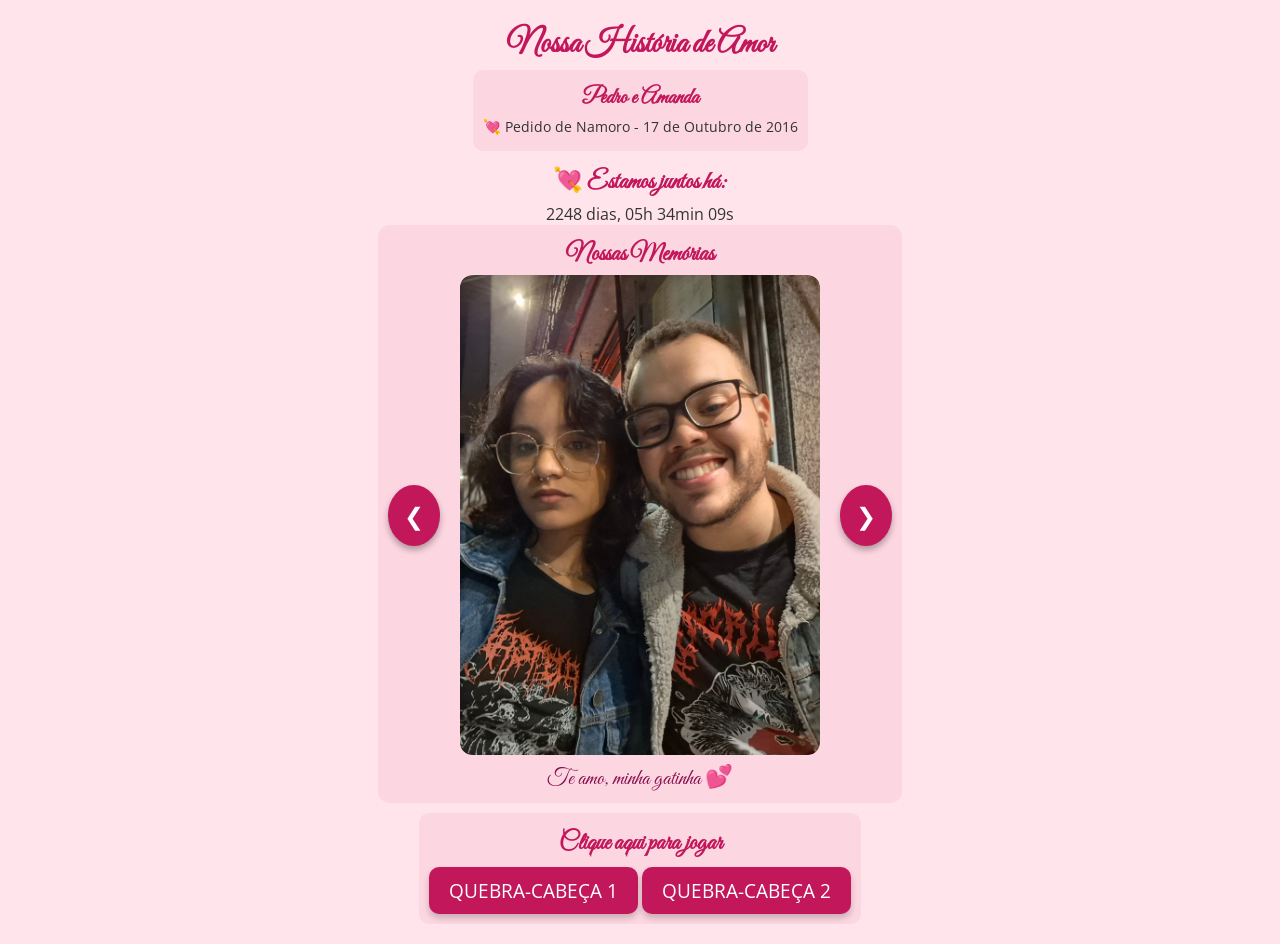
==== index.html @ 813cbeb7 "Site Pedro e Amanda" ====
<!DOCTYPE html>
<html lang="pt-BR">
<head>
  <meta charset="UTF-8" />
  <meta name="viewport" content="width=device-width, initial-scale=1.0"/>
  <title>Nossa História de Amor</title>
  <link href="https://fonts.googleapis.com/css2?family=Great+Vibes&family=Open+Sans&display=swap" rel="stylesheet">
  <link rel="stylesheet" href="styles.css" />
</head>
<body>
  <h1>Nossa História de Amor</h1> 
  <div class="section-box timeline">
    <h2>Pedro e Amanda</h2>
    <div class="timeline-item">💘 Pedido de Namoro - 17 de Outubro de 2016</div>
  </div>
   <div class="love-clock">
  <h2>💘 Estamos juntos há:</h2>
  <div id="daysTogether" class="clock-display">Carregando...</div>
</div>
  <div class="section-box gallery">
    <h2>Nossas Memórias</h2>
    <div class="slider-wrapper">
      <button class="nav prev" onclick="changeSlide(-1)">&#10094;</button>
      <div class="slider">
        <div id="slideContainer"></div>
      </div>
      <button class="nav next" onclick="changeSlide(1)">&#10095;</button>
    </div>
    <div class="caption" id="caption"></div>
  </div>

  <div class="section-box message">
    <h2>Clique aqui para jogar</h2>
    <button onclick="window.location.href='puzzle.html?img=pluzze.jpg'">QUEBRA-CABEÇA 1</button>
    <button onclick="window.location.href='puzzle.html?img=pluzze2.jpg'">QUEBRA-CABEÇA 2</button>
  </div>

  <script src="script.js"></script>
</body>
</html>
---- styles.css ----
/* Reset e layout geral */
body {
  font-family: 'Open Sans', sans-serif;
  background-color: #ffe4ec;
  margin: 0;
  padding: 20px 10px;
  text-align: center;
  color: #333;
  display: flex;
  flex-direction: column;
  align-items: center;
  max-width: 100%;
}

html {
  scroll-behavior: smooth;
}

/* Título e subtítulos */
h1, h2 {
  font-family: 'Great Vibes', cursive;
  color: #c2185b;
  margin: 5px 0;
}

/* Contador de dias */
.counter {
  font-size: 1.2em;
  margin-bottom: 10px;
}

/* Linha do tempo */
.timeline {
  background-color: #fcd6e1;
  padding: 10px;
  border-radius: 10px;
  margin-bottom: 10px;
  font-size: 0.9em;
  max-width: 90%;
}

.timeline-item {
  margin: 5px 0;
}

/* Galeria */
.gallery {
  background-color: #fcd6e1;
  padding: 10px;
  border-radius: 12px;
  margin-bottom: 10px;
  position: relative;
  max-width: 90%;
}

/* Slider e botões laterais */
.slider-wrapper {
  display: flex;
  align-items: center;
  justify-content: center;
  gap: 20px;
  margin: 0 auto;
  max-width: 100%;
}

.slider {
  width: 360px;
  height: 480px;
  border-radius: 12px;
  overflow: hidden;
  background-color: #fcd6e1;
  display: flex;
  align-items: center;
  justify-content: center;
}

.slide {
  width: 100%;
  height: 100%;
  object-fit: cover;
  border-radius: 12px;
  cursor: pointer;
}

/* Botões de navegação do slide */
button.nav {
  background-color: #c2185b;
  color: white;
  border: none;
  padding: 14px 16px;
  font-size: 24px;
  border-radius: 50%;
  cursor: pointer;
  box-shadow: 0 4px 6px rgba(0,0,0,0.3);
  transition: background-color 0.3s ease;
}

button.nav:hover {
  background-color: #e91e63;
}

/* Legenda das fotos */
.caption {
  font-family: 'Great Vibes', cursive;
  font-size: 1.4em;
  margin-top: 8px;
  color: #880e4f;
  min-height: 30px;
  transition: opacity 0.3s ease-in-out;
}

/* Botão "JOGAR" */
button {
  background-color: #c2185b;
  color: white;
  font-family: 'Open Sans', sans-serif;
  font-size: 1.2em;
  padding: 10px 20px;
  border: none;
  border-radius: 10px;
  cursor: pointer;
  box-shadow: 0 4px 6px rgba(0,0,0,0.2);
  transition: background-color 0.3s ease;
}

button:hover {
  background-color: #e91e63;
}

/* Caixa do botão jogar */
.message {
  background-color: #fcd6e1;
  padding: 10px;
  border-radius: 10px;
  font-size: 1em;
  max-width: 90%;
  line-height: 1.4;
}

/* Responsivo para telas pequenas */
@media (max-height: 600px), (max-width: 400px) {
  .slider {
    width: 280px;
    height: 360px;
  }
  .caption {
    font-size: 1.2em;
  }
  button.nav {
    padding: 12px;
    font-size: 20px;
  }
/* Seção do quebra-cabeça */
.puzzle {
  background-color: #fcd6e1;
  padding: 20px;
  border-radius: 12px;
  margin: 20px 0;
  max-width: 90%;
}

.puzzle h2 {
  font-family: 'Great Vibes', cursive;
  color: #c2185b;
  margin-bottom: 10px;
}

.puzzle-options p {
  margin-bottom: 10px;
  font-size: 1.1em;
}

.puzzle-buttons {
  display: flex;
  justify-content: center;
  flex-wrap: wrap;
  gap: 10px;
  margin-bottom: 10px;
}

.level-btn {
  background-color: #c2185b;
  color: white;
  border: none;
  padding: 8px 14px;
  border-radius: 8px;
  cursor: pointer;
  transition: 0.3s;
  font-size: 1em;
}

.level-btn:hover {
  background-color: #e91e63;
}

.custom-input {
  display: flex;
  justify-content: center;
  align-items: center;
  gap: 10px;
  flex-wrap: wrap;
  margin-bottom: 20px;
}

.custom-input input {
  padding: 5px 10px;
  border-radius: 6px;
  border: 1px solid #ccc;
  width: 60px;
  text-align: center;
}

.puzzle-container {
  display: grid;
  margin: 0 auto;
  max-width: 100%;
  border: 2px solid #c2185b;
  border-radius: 8px;
  overflow: hidden;
  aspect-ratio: 1 / 1;
  position: relative;
}

/* Modal do resultado */
.puzzle-modal {
  display: none;
  position: fixed;
  z-index: 999;
  left: 0;
  top: 0;
  width: 100%;
  height: 100%;
  background: rgba(0,0,0,0.6);
  justify-content: center;
  align-items: center;
}

.modal-content {
  background: #fff0f5;
  padding: 30px;
  border-radius: 12px;
  text-align: center;
  box-shadow: 0 0 10px rgba(0,0,0,0.2);
}

.modal-content h3 {
  font-family: 'Great Vibes', cursive;
  font-size: 2em;
  margin-bottom: 10px;
  color: #c2185b;
}

.modal-content button {
  margin-top: 10px;
}
.section-box {
  background-color: #fcd6e1;
  padding: 20px;
  border-radius: 12px;
  margin-bottom: 20px;
  width: 360px;
  max-width: 90vw;
  margin-left: auto;
  margin-right: auto;
}
.message button {
  width: 100%;
  font-size: 1.4em;
  padding: 14px 20px;
  margin-top: 10px;
  border-radius: 12px;
  box-shadow: 0 6px 10px rgba(0,0,0,0.2);
}
.love-clock {
  background-color: #fcd6e1;
  padding: 20px;
  border-radius: 12px;
  box-shadow: 0 5px 10px rgba(0,0,0,0.1);
  margin: 20px 0;
  display: inline-block;
  text-align: center;
  font-family: 'Open Sans', sans-serif;
}

.love-clock h2 {
  font-family: 'Great Vibes', cursive;
  color: #c2185b;
  font-size: 1.8em;
  margin-bottom: 10px;
}

.clock-display {
  font-size: 1.4em;
  color: #880e4f;
  font-weight: bold;
  letter-spacing: 1px;
}

}
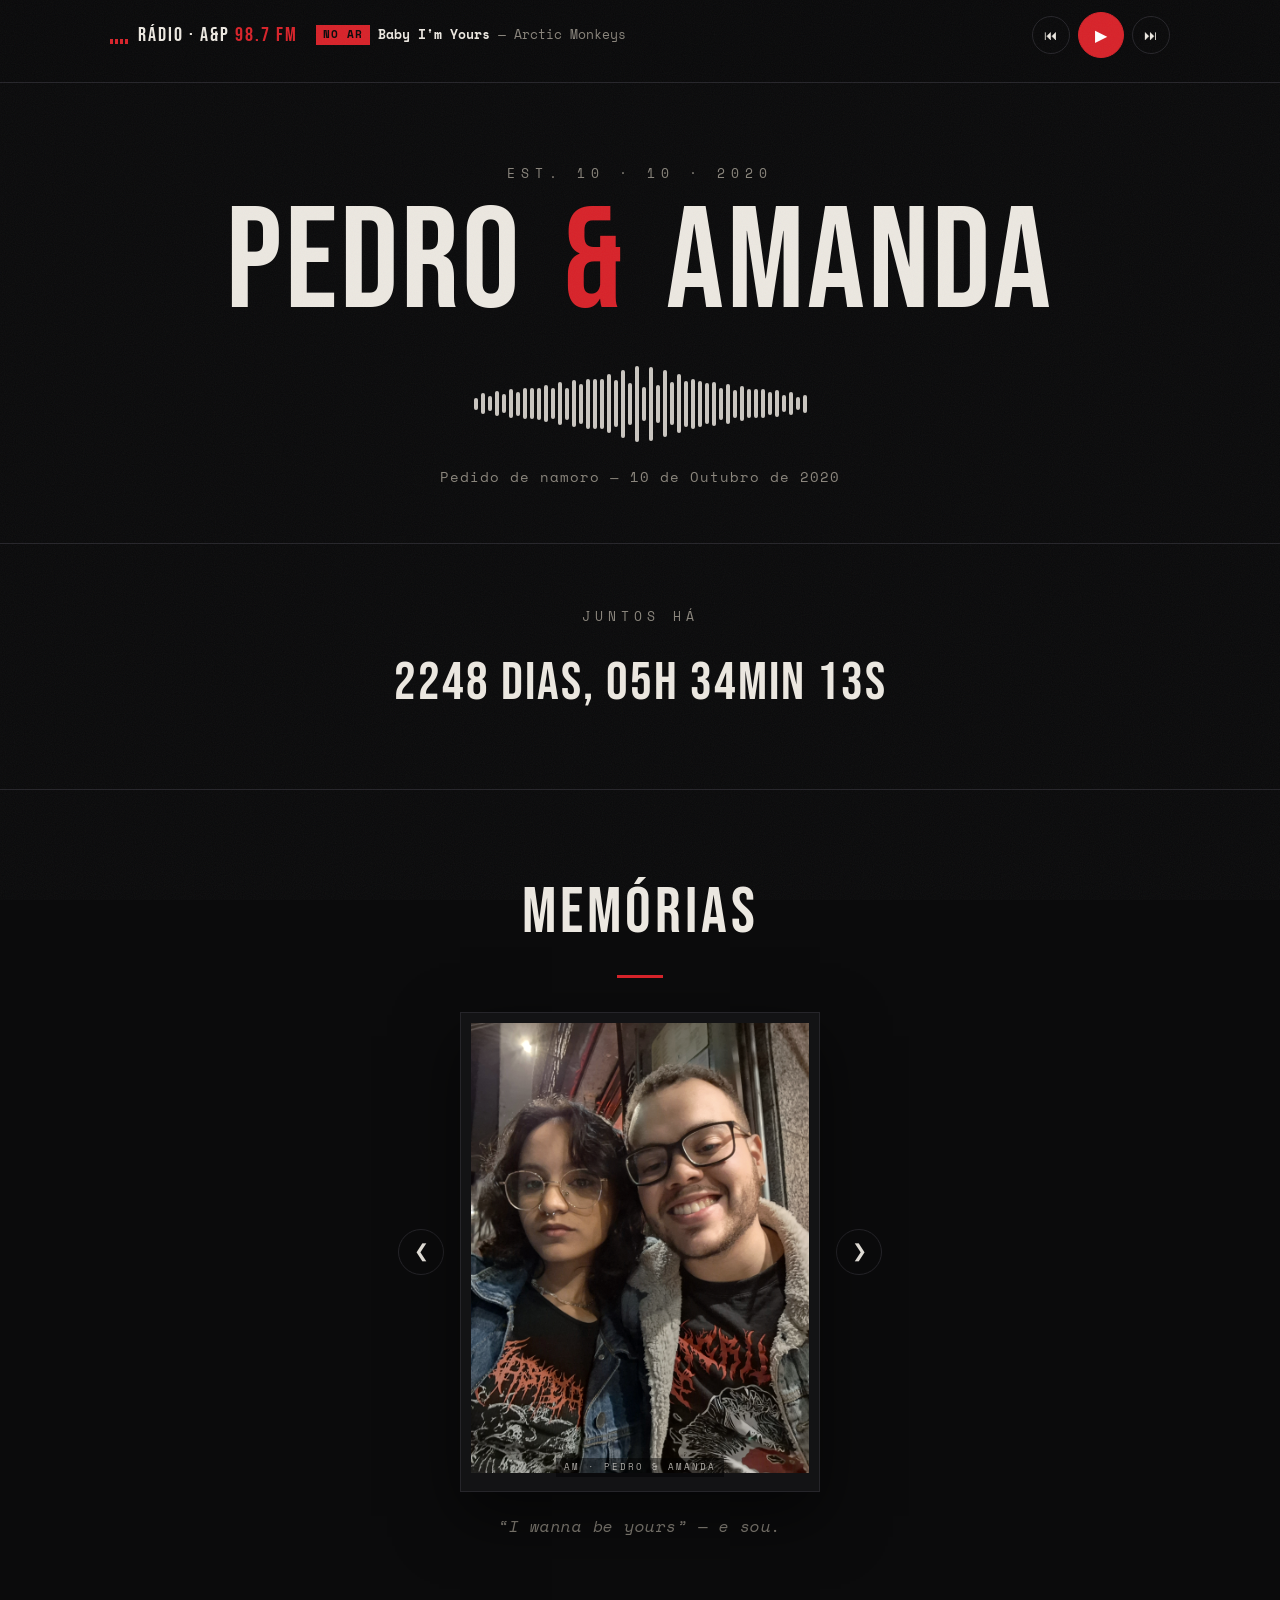
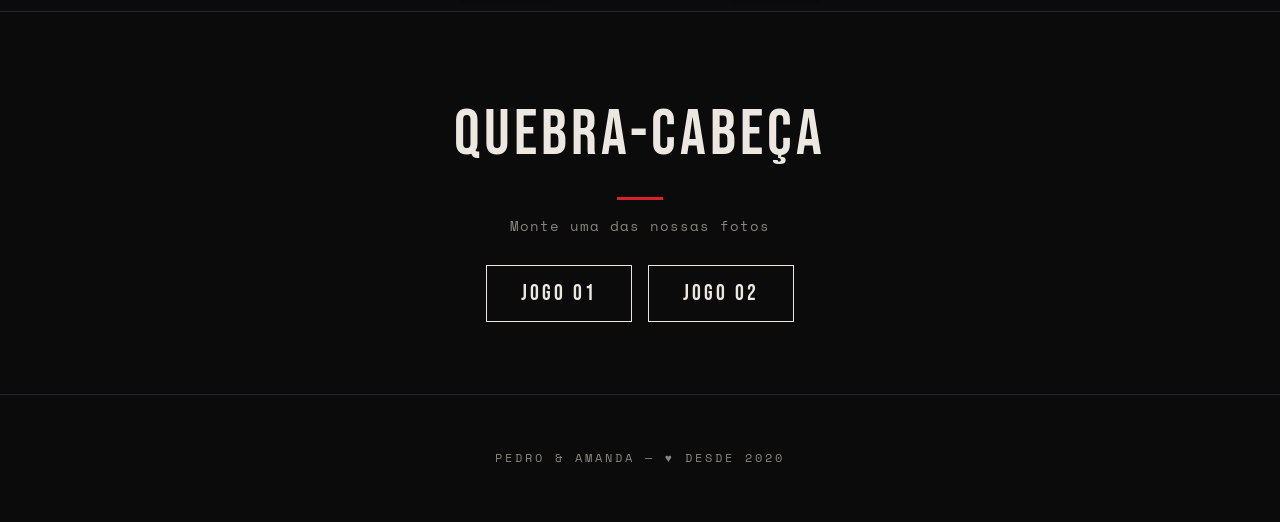
==== commit c93b091b: "Redesign indie (Arctic Monkeys) + radio Spotify" ====
--- a/index.html
+++ b/index.html
@@ -2,39 +2,86 @@
 <html lang="pt-BR">
 <head>
   <meta charset="UTF-8" />
-  <meta name="viewport" content="width=device-width, initial-scale=1.0"/>
-  <title>Nossa História de Amor</title>
-  <link href="https://fonts.googleapis.com/css2?family=Great+Vibes&family=Open+Sans&display=swap" rel="stylesheet">
+  <meta name="viewport" content="width=device-width, initial-scale=1.0" />
+  <title>Pedro &amp; Amanda</title>
+  <link rel="preconnect" href="https://fonts.googleapis.com">
+  <link rel="preconnect" href="https://fonts.gstatic.com" crossorigin>
+  <link href="https://fonts.googleapis.com/css2?family=Bebas+Neue&family=Space+Mono:ital,wght@0,400;0,700;1,400&display=swap" rel="stylesheet">
   <link rel="stylesheet" href="styles.css" />
 </head>
 <body>
-  <h1>Nossa História de Amor</h1> 
-  <div class="section-box timeline">
-    <h2>Pedro e Amanda</h2>
-    <div class="timeline-item">💘 Pedido de Namoro - 17 de Outubro de 2016</div>
-  </div>
-   <div class="love-clock">
-  <h2>💘 Estamos juntos há:</h2>
-  <div id="daysTogether" class="clock-display">Carregando...</div>
-</div>
-  <div class="section-box gallery">
-    <h2>Nossas Memórias</h2>
-    <div class="slider-wrapper">
-      <button class="nav prev" onclick="changeSlide(-1)">&#10094;</button>
-      <div class="slider">
-        <div id="slideContainer"></div>
+  <div class="grain"></div>
+
+  <!-- ░░ RÁDIO ░░ -->
+  <header class="radio" id="radio">
+    <div class="radio__bar">
+      <div class="radio__brand">
+        <span class="radio__eq" aria-hidden="true"><i></i><i></i><i></i><i></i></span>
+        <span class="radio__name">RÁDIO&nbsp;·&nbsp;A&amp;P&nbsp;<span class="fm">98.7 FM</span></span>
       </div>
-      <button class="nav next" onclick="changeSlide(1)">&#10095;</button>
+
+      <div class="radio__now">
+        <span class="radio__tag">NO AR</span>
+        <span class="radio__track" id="radioTrack">Baby I'm Yours</span>
+        <span class="radio__dot">—</span>
+        <span class="radio__artist" id="radioArtist">Arctic Monkeys</span>
+      </div>
+
+      <div class="radio__controls">
+        <button id="btnPrev" class="radio__btn" aria-label="Anterior">&#9198;</button>
+        <button id="btnPlay" class="radio__btn radio__btn--play" aria-label="Tocar ou pausar">&#9654;</button>
+        <button id="btnNext" class="radio__btn" aria-label="Próxima">&#9197;</button>
+      </div>
     </div>
-    <div class="caption" id="caption"></div>
-  </div>
+    <div class="radio__embed" id="spotify-embed"></div>
+  </header>
 
-  <div class="section-box message">
-    <h2>Clique aqui para jogar</h2>
-    <button onclick="window.location.href='puzzle.html?img=pluzze.jpg'">QUEBRA-CABEÇA 1</button>
-    <button onclick="window.location.href='puzzle.html?img=pluzze2.jpg'">QUEBRA-CABEÇA 2</button>
-  </div>
+  <main>
+    <!-- ░░ HERO ░░ -->
+    <section class="hero">
+      <p class="hero__kicker">EST. 10 · 10 · 2020</p>
+      <h1 class="hero__title">PEDRO <span>&amp;</span> AMANDA</h1>
+      <div class="wave" id="wave" aria-hidden="true"></div>
+      <p class="hero__sub">Pedido de namoro — 10 de Outubro de 2020</p>
+    </section>
 
+    <!-- ░░ CONTADOR ░░ -->
+    <section class="clock">
+      <p class="clock__label">Juntos há</p>
+      <div id="daysTogether" class="clock__display">Carregando…</div>
+    </section>
+
+    <!-- ░░ GALERIA ░░ -->
+    <section class="gallery">
+      <h2 class="section-title">Memórias</h2>
+      <div class="slider-wrapper">
+        <button class="nav prev" onclick="changeSlide(-1)" aria-label="Anterior">&#10094;</button>
+        <div class="slider">
+          <div id="slideContainer"></div>
+        </div>
+        <button class="nav next" onclick="changeSlide(1)" aria-label="Próxima">&#10095;</button>
+      </div>
+      <div class="caption" id="caption"></div>
+    </section>
+
+    <!-- ░░ JOGOS ░░ -->
+    <section class="games">
+      <h2 class="section-title">Quebra-cabeça</h2>
+      <p class="games__hint">Monte uma das nossas fotos</p>
+      <div class="games__btns">
+        <button onclick="window.location.href='puzzle.html?img=pluzze.jpg'">JOGO 01</button>
+        <button onclick="window.location.href='puzzle.html?img=pluzze2.jpg'">JOGO 02</button>
+      </div>
+    </section>
+  </main>
+
+  <footer class="footer">
+    <span class="footer__wave" aria-hidden="true"></span>
+    PEDRO &amp; AMANDA — ♥ DESDE 2020
+  </footer>
+
+  <script src="https://open.spotify.com/embed/iframe-api/v1" async></script>
+  <script src="radio.js"></script>
   <script src="script.js"></script>
 </body>
 </html>
--- a/styles.css
+++ b/styles.css
@@ -1,300 +1,353 @@
-/* Reset e layout geral */
+/* ░░░░░░░░░░░░░░░░░░░░░░░░░░░░░░░░░░░░░░░░░░░░░
+   PEDRO & AMANDA — indie / Arctic Monkeys vibe
+   ░░░░░░░░░░░░░░░░░░░░░░░░░░░░░░░░░░░░░░░░░░░░░ */
+
+:root {
+  --bg:      #0b0b0c;
+  --bg-2:    #131315;
+  --ink:     #ece8e1;
+  --muted:   #8a857c;
+  --line:    #26252a;
+  --red:     #d8232a;
+  --red-dim: #9c1b20;
+  --display: 'Bebas Neue', Impact, sans-serif;
+  --mono:    'Space Mono', ui-monospace, monospace;
+}
+
+* { margin: 0; padding: 0; box-sizing: border-box; }
+
+html { scroll-behavior: smooth; }
+
 body {
-  font-family: 'Open Sans', sans-serif;
-  background-color: #ffe4ec;
-  margin: 0;
-  padding: 20px 10px;
-  text-align: center;
-  color: #333;
-  display: flex;
-  flex-direction: column;
-  align-items: center;
+  background: var(--bg);
+  color: var(--ink);
+  font-family: var(--mono);
+  line-height: 1.6;
+  overflow-x: hidden;
+  -webkit-font-smoothing: antialiased;
+}
+
+/* textura de grão analógico */
+.grain::before {
+  content: "";
+  position: fixed;
+  inset: 0;
+  z-index: 9998;
+  pointer-events: none;
+  opacity: .045;
+  background-image: url("data:image/svg+xml;utf8,<svg xmlns='http://www.w3.org/2000/svg'><filter id='n'><feTurbulence type='fractalNoise' baseFrequency='0.9' numOctaves='2' stitchTiles='stitch'/></filter><rect width='100%25' height='100%25' filter='url(%23n)'/></svg>");
+}
+
+::selection { background: var(--red); color: #fff; }
+
+/* ░░░░░░░░░░░ RÁDIO ░░░░░░░░░░░ */
+.radio {
+  position: sticky;
+  top: 0;
+  z-index: 100;
+  background: rgba(11,11,12,.92);
+  backdrop-filter: blur(10px);
+  border-bottom: 1px solid var(--line);
+}
+
+.radio__bar {
+  max-width: 1100px;
+  margin: 0 auto;
+  display: flex;
+  align-items: center;
+  gap: 18px;
+  padding: 12px 20px;
+  flex-wrap: wrap;
+}
+
+.radio__brand {
+  display: flex;
+  align-items: center;
+  gap: 10px;
+  font-family: var(--display);
+  letter-spacing: 2px;
+  font-size: 1.25rem;
+  white-space: nowrap;
+}
+.radio__name .fm { color: var(--red); }
+
+/* equalizer pequeno */
+.radio__eq { display: inline-flex; align-items: flex-end; gap: 2px; height: 18px; }
+.radio__eq i {
+  width: 3px; height: 30%;
+  background: var(--red);
+  display: block;
+}
+.radio.is-playing .radio__eq i { animation: eq .9s ease-in-out infinite; }
+.radio__eq i:nth-child(2) { animation-delay: .2s; }
+.radio__eq i:nth-child(3) { animation-delay: .4s; }
+.radio__eq i:nth-child(4) { animation-delay: .1s; }
+@keyframes eq {
+  0%, 100% { height: 25%; }
+  50%      { height: 100%; }
+}
+
+.radio__now {
+  flex: 1 1 auto;
+  min-width: 0;
+  display: flex;
+  align-items: center;
+  gap: 8px;
+  font-size: .8rem;
+  overflow: hidden;
+  white-space: nowrap;
+}
+.radio__tag {
+  flex: none;
+  font-weight: 700;
+  color: var(--bg);
+  background: var(--red);
+  padding: 1px 7px;
+  letter-spacing: 1px;
+  font-size: .68rem;
+}
+.radio__track  { font-weight: 700; overflow: hidden; text-overflow: ellipsis; }
+.radio__dot    { color: var(--muted); }
+.radio__artist { color: var(--muted); overflow: hidden; text-overflow: ellipsis; }
+
+.radio__controls { display: flex; align-items: center; gap: 8px; flex: none; }
+.radio__btn {
+  width: 38px; height: 38px;
+  border: 1px solid var(--line);
+  background: transparent;
+  color: var(--ink);
+  border-radius: 50%;
+  font-size: .85rem;
+  cursor: pointer;
+  display: grid;
+  place-items: center;
+  transition: .15s ease;
+}
+.radio__btn:hover { border-color: var(--ink); transform: translateY(-1px); }
+.radio__btn--play {
+  width: 46px; height: 46px;
+  background: var(--red);
+  border-color: var(--red);
+  color: #fff;
+  font-size: 1rem;
+}
+.radio__btn--play:hover { background: var(--red-dim); border-color: var(--red-dim); }
+
+.radio__embed {
+  max-width: 1100px;
+  margin: 0 auto;
+  padding: 0 20px 12px;
+}
+.radio__embed iframe { border-radius: 10px; display: block; }
+
+/* ░░░░░░░░░░░ HERO ░░░░░░░░░░░ */
+.hero {
+  text-align: center;
+  padding: 9vh 20px 6vh;
+  border-bottom: 1px solid var(--line);
+}
+.hero__kicker {
+  font-size: .8rem;
+  letter-spacing: 6px;
+  color: var(--muted);
+  margin-bottom: 14px;
+}
+.hero__title {
+  font-family: var(--display);
+  font-weight: 400;
+  line-height: .92;
+  letter-spacing: 3px;
+  font-size: clamp(3.2rem, 13vw, 9rem);
+  text-transform: uppercase;
+}
+.hero__title span {
+  color: var(--red);
+  display: inline-block;
+  padding: 0 .1em;
+}
+.hero__sub {
+  margin-top: 18px;
+  color: var(--muted);
+  font-size: .85rem;
+  letter-spacing: 1px;
+}
+
+/* waveform AM */
+.wave {
+  display: flex;
+  align-items: center;
+  justify-content: center;
+  gap: 3px;
+  height: 90px;
+  margin: 28px auto 6px;
+  max-width: 640px;
+}
+.wave span {
+  width: 4px;
+  background: var(--ink);
+  opacity: .85;
+  border-radius: 2px;
+}
+body.playing .wave span { animation: bounce 1.1s ease-in-out infinite; }
+@keyframes bounce {
+  0%, 100% { transform: scaleY(.55); }
+  50%      { transform: scaleY(1); }
+}
+
+/* ░░░░░░░░░░░ CONTADOR ░░░░░░░░░░░ */
+.clock {
+  text-align: center;
+  padding: 7vh 20px;
+  border-bottom: 1px solid var(--line);
+}
+.clock__label {
+  font-size: .8rem;
+  letter-spacing: 5px;
+  text-transform: uppercase;
+  color: var(--muted);
+  margin-bottom: 12px;
+}
+.clock__display {
+  font-family: var(--display);
+  letter-spacing: 2px;
+  font-size: clamp(1.6rem, 6vw, 3.4rem);
+  color: var(--ink);
+}
+
+/* ░░░░░░░░░░░ SEÇÕES ░░░░░░░░░░░ */
+.section-title {
+  font-family: var(--display);
+  font-weight: 400;
+  letter-spacing: 4px;
+  font-size: clamp(2rem, 8vw, 4rem);
+  text-transform: uppercase;
+  text-align: center;
+  margin-bottom: 6px;
+}
+.section-title::after {
+  content: "";
+  display: block;
+  width: 46px; height: 3px;
+  background: var(--red);
+  margin: 10px auto 0;
+}
+
+/* ░░░░░░░░░░░ GALERIA ░░░░░░░░░░░ */
+.gallery {
+  padding: 8vh 20px;
+  border-bottom: 1px solid var(--line);
+}
+.slider-wrapper {
+  display: flex;
+  align-items: center;
+  justify-content: center;
+  gap: 16px;
+  margin: 34px auto 0;
   max-width: 100%;
 }
-
-html {
-  scroll-behavior: smooth;
-}
-
-/* Título e subtítulos */
-h1, h2 {
-  font-family: 'Great Vibes', cursive;
-  color: #c2185b;
-  margin: 5px 0;
-}
-
-/* Contador de dias */
-.counter {
-  font-size: 1.2em;
-  margin-bottom: 10px;
-}
-
-/* Linha do tempo */
-.timeline {
-  background-color: #fcd6e1;
-  padding: 10px;
-  border-radius: 10px;
-  margin-bottom: 10px;
-  font-size: 0.9em;
-  max-width: 90%;
-}
-
-.timeline-item {
-  margin: 5px 0;
-}
-
-/* Galeria */
-.gallery {
-  background-color: #fcd6e1;
-  padding: 10px;
-  border-radius: 12px;
-  margin-bottom: 10px;
-  position: relative;
-  max-width: 90%;
-}
-
-/* Slider e botões laterais */
-.slider-wrapper {
-  display: flex;
-  align-items: center;
-  justify-content: center;
-  gap: 20px;
-  margin: 0 auto;
-  max-width: 100%;
-}
-
 .slider {
   width: 360px;
   height: 480px;
-  border-radius: 12px;
-  overflow: hidden;
-  background-color: #fcd6e1;
-  display: flex;
-  align-items: center;
-  justify-content: center;
-}
-
+  background: var(--bg-2);
+  border: 1px solid var(--line);
+  padding: 10px;
+  position: relative;
+  box-shadow: 0 24px 60px rgba(0,0,0,.55);
+}
+.slider::after {
+  content: "AM · PEDRO & AMANDA";
+  position: absolute;
+  bottom: 14px; left: 50%;
+  transform: translateX(-50%);
+  font-size: .58rem;
+  letter-spacing: 2px;
+  color: rgba(236,232,225,.7);
+  background: rgba(0,0,0,.45);
+  padding: 2px 8px;
+  pointer-events: none;
+}
 .slide {
   width: 100%;
   height: 100%;
   object-fit: cover;
-  border-radius: 12px;
+  filter: grayscale(.25) contrast(1.05);
+  transition: filter .4s ease;
+}
+.slider:hover .slide { filter: grayscale(0) contrast(1.05); }
+
+button.nav {
+  width: 46px; height: 46px;
+  border: 1px solid var(--line);
+  background: transparent;
+  color: var(--ink);
+  font-size: 1.1rem;
   cursor: pointer;
-}
-
-/* Botões de navegação do slide */
-button.nav {
-  background-color: #c2185b;
-  color: white;
-  border: none;
-  padding: 14px 16px;
-  font-size: 24px;
   border-radius: 50%;
-  cursor: pointer;
-  box-shadow: 0 4px 6px rgba(0,0,0,0.3);
-  transition: background-color 0.3s ease;
-}
-
-button.nav:hover {
-  background-color: #e91e63;
-}
-
-/* Legenda das fotos */
+  flex: none;
+  transition: .15s ease;
+}
+button.nav:hover { border-color: var(--red); color: var(--red); }
+
 .caption {
-  font-family: 'Great Vibes', cursive;
-  font-size: 1.4em;
-  margin-top: 8px;
-  color: #880e4f;
-  min-height: 30px;
-  transition: opacity 0.3s ease-in-out;
-}
-
-/* Botão "JOGAR" */
-button {
-  background-color: #c2185b;
-  color: white;
-  font-family: 'Open Sans', sans-serif;
-  font-size: 1.2em;
-  padding: 10px 20px;
-  border: none;
-  border-radius: 10px;
-  cursor: pointer;
-  box-shadow: 0 4px 6px rgba(0,0,0,0.2);
-  transition: background-color 0.3s ease;
-}
-
-button:hover {
-  background-color: #e91e63;
-}
-
-/* Caixa do botão jogar */
-.message {
-  background-color: #fcd6e1;
-  padding: 10px;
-  border-radius: 10px;
-  font-size: 1em;
-  max-width: 90%;
-  line-height: 1.4;
-}
-
-/* Responsivo para telas pequenas */
-@media (max-height: 600px), (max-width: 400px) {
-  .slider {
-    width: 280px;
-    height: 360px;
-  }
-  .caption {
-    font-size: 1.2em;
-  }
-  button.nav {
-    padding: 12px;
-    font-size: 20px;
-  }
-/* Seção do quebra-cabeça */
-.puzzle {
-  background-color: #fcd6e1;
-  padding: 20px;
-  border-radius: 12px;
-  margin: 20px 0;
-  max-width: 90%;
-}
-
-.puzzle h2 {
-  font-family: 'Great Vibes', cursive;
-  color: #c2185b;
-  margin-bottom: 10px;
-}
-
-.puzzle-options p {
-  margin-bottom: 10px;
-  font-size: 1.1em;
-}
-
-.puzzle-buttons {
-  display: flex;
+  text-align: center;
+  margin-top: 22px;
+  font-size: 1rem;
+  font-style: italic;
+  color: var(--muted);
+  letter-spacing: .5px;
+  min-height: 1.6em;
+}
+
+/* ░░░░░░░░░░░ JOGOS ░░░░░░░░░░░ */
+.games {
+  padding: 8vh 20px;
+  text-align: center;
+  border-bottom: 1px solid var(--line);
+}
+.games__hint {
+  color: var(--muted);
+  font-size: .85rem;
+  letter-spacing: 1px;
+  margin: 16px 0 28px;
+}
+.games__btns {
+  display: flex;
+  gap: 16px;
   justify-content: center;
   flex-wrap: wrap;
-  gap: 10px;
-  margin-bottom: 10px;
-}
-
-.level-btn {
-  background-color: #c2185b;
-  color: white;
-  border: none;
-  padding: 8px 14px;
-  border-radius: 8px;
+}
+.games button {
+  font-family: var(--display);
+  letter-spacing: 3px;
+  font-size: 1.4rem;
+  padding: 14px 34px;
+  background: transparent;
+  color: var(--ink);
+  border: 1px solid var(--ink);
   cursor: pointer;
-  transition: 0.3s;
-  font-size: 1em;
-}
-
-.level-btn:hover {
-  background-color: #e91e63;
-}
-
-.custom-input {
-  display: flex;
-  justify-content: center;
-  align-items: center;
-  gap: 10px;
-  flex-wrap: wrap;
-  margin-bottom: 20px;
-}
-
-.custom-input input {
-  padding: 5px 10px;
-  border-radius: 6px;
-  border: 1px solid #ccc;
-  width: 60px;
-  text-align: center;
-}
-
-.puzzle-container {
-  display: grid;
-  margin: 0 auto;
-  max-width: 100%;
-  border: 2px solid #c2185b;
-  border-radius: 8px;
-  overflow: hidden;
-  aspect-ratio: 1 / 1;
-  position: relative;
-}
-
-/* Modal do resultado */
-.puzzle-modal {
-  display: none;
-  position: fixed;
-  z-index: 999;
-  left: 0;
-  top: 0;
-  width: 100%;
-  height: 100%;
-  background: rgba(0,0,0,0.6);
-  justify-content: center;
-  align-items: center;
-}
-
-.modal-content {
-  background: #fff0f5;
-  padding: 30px;
-  border-radius: 12px;
-  text-align: center;
-  box-shadow: 0 0 10px rgba(0,0,0,0.2);
-}
-
-.modal-content h3 {
-  font-family: 'Great Vibes', cursive;
-  font-size: 2em;
-  margin-bottom: 10px;
-  color: #c2185b;
-}
-
-.modal-content button {
-  margin-top: 10px;
-}
-.section-box {
-  background-color: #fcd6e1;
-  padding: 20px;
-  border-radius: 12px;
-  margin-bottom: 20px;
-  width: 360px;
-  max-width: 90vw;
-  margin-left: auto;
-  margin-right: auto;
-}
-.message button {
-  width: 100%;
-  font-size: 1.4em;
-  padding: 14px 20px;
-  margin-top: 10px;
-  border-radius: 12px;
-  box-shadow: 0 6px 10px rgba(0,0,0,0.2);
-}
-.love-clock {
-  background-color: #fcd6e1;
-  padding: 20px;
-  border-radius: 12px;
-  box-shadow: 0 5px 10px rgba(0,0,0,0.1);
-  margin: 20px 0;
-  display: inline-block;
-  text-align: center;
-  font-family: 'Open Sans', sans-serif;
-}
-
-.love-clock h2 {
-  font-family: 'Great Vibes', cursive;
-  color: #c2185b;
-  font-size: 1.8em;
-  margin-bottom: 10px;
-}
-
-.clock-display {
-  font-size: 1.4em;
-  color: #880e4f;
-  font-weight: bold;
-  letter-spacing: 1px;
-}
-
-}
-
+  transition: .18s ease;
+}
+.games button:hover {
+  background: var(--red);
+  border-color: var(--red);
+  color: #fff;
+  transform: translateY(-2px);
+}
+
+/* ░░░░░░░░░░░ RODAPÉ ░░░░░░░░░░░ */
+.footer {
+  text-align: center;
+  padding: 6vh 20px;
+  font-size: .72rem;
+  letter-spacing: 3px;
+  color: var(--muted);
+}
+
+/* ░░░░░░░░░░░ RESPONSIVO ░░░░░░░░░░░ */
+@media (max-width: 680px) {
+  .radio__now { order: 3; flex-basis: 100%; }
+  .radio__bar { gap: 12px; }
+  .slider { width: 280px; height: 380px; }
+  .wave { height: 64px; }
+  .hero__title { letter-spacing: 1px; }
+}
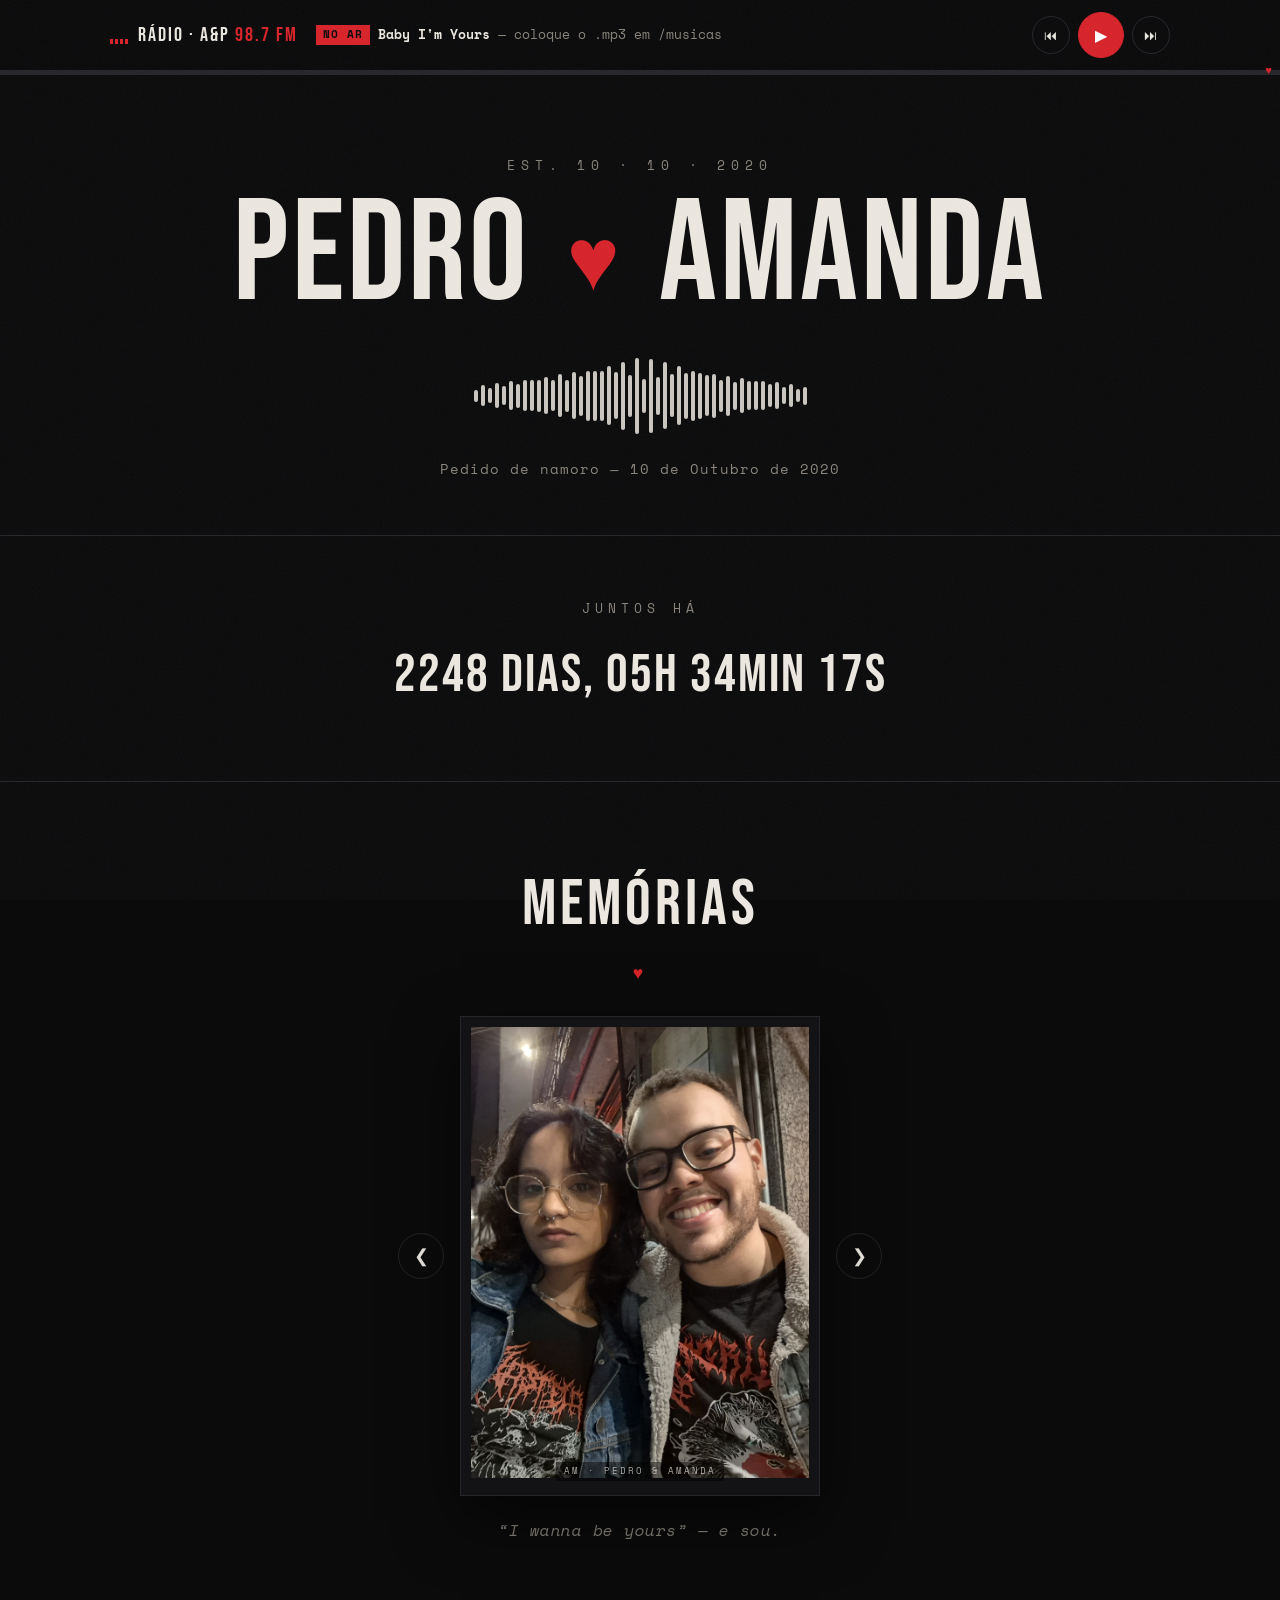
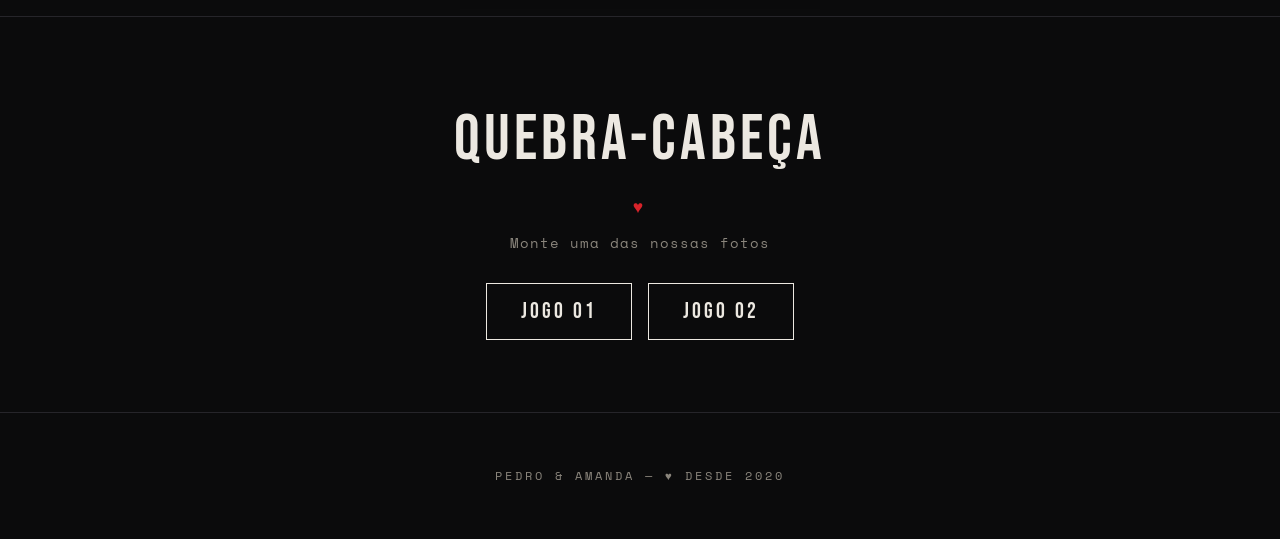
==== commit 05185f26: "Rádio com áudio local (musica completa) + coracoes" ====
--- a/index.html
+++ b/index.html
@@ -11,6 +11,7 @@
 </head>
 <body>
   <div class="grain"></div>
+  <div class="hearts" id="hearts" aria-hidden="true"></div>
 
   <!-- ░░ RÁDIO ░░ -->
   <header class="radio" id="radio">
@@ -33,14 +34,16 @@
         <button id="btnNext" class="radio__btn" aria-label="Próxima">&#9197;</button>
       </div>
     </div>
-    <div class="radio__embed" id="spotify-embed"></div>
+    <div class="radio__progress" id="progress" title="Avançar/retroceder">
+      <div class="radio__progress-fill" id="progressFill"></div>
+    </div>
   </header>
 
   <main>
     <!-- ░░ HERO ░░ -->
     <section class="hero">
       <p class="hero__kicker">EST. 10 · 10 · 2020</p>
-      <h1 class="hero__title">PEDRO <span>&amp;</span> AMANDA</h1>
+      <h1 class="hero__title">PEDRO <span>♥</span> AMANDA</h1>
       <div class="wave" id="wave" aria-hidden="true"></div>
       <p class="hero__sub">Pedido de namoro — 10 de Outubro de 2020</p>
     </section>
@@ -80,7 +83,6 @@
     PEDRO &amp; AMANDA — ♥ DESDE 2020
   </footer>
 
-  <script src="https://open.spotify.com/embed/iframe-api/v1" async></script>
   <script src="radio.js"></script>
   <script src="script.js"></script>
 </body>
--- a/styles.css
+++ b/styles.css
@@ -40,6 +40,28 @@
 
 ::selection { background: var(--red); color: #fff; }
 
+/* chuva de corações (sutil) */
+.hearts {
+  position: fixed;
+  inset: 0;
+  z-index: 1;
+  pointer-events: none;
+  overflow: hidden;
+}
+.heart {
+  position: absolute;
+  bottom: -40px;
+  color: var(--red);
+  animation: floatUp linear infinite;
+  will-change: transform, opacity;
+}
+@keyframes floatUp {
+  0%   { transform: translateY(0) rotate(0deg) scale(1); }
+  100% { transform: translateY(-115vh) rotate(40deg) scale(1.15); }
+}
+/* conteúdo acima dos corações */
+.radio, main, .footer { position: relative; z-index: 2; }
+
 /* ░░░░░░░░░░░ RÁDIO ░░░░░░░░░░░ */
 .radio {
   position: sticky;
@@ -133,12 +155,26 @@
 }
 .radio__btn--play:hover { background: var(--red-dim); border-color: var(--red-dim); }
 
-.radio__embed {
-  max-width: 1100px;
-  margin: 0 auto;
-  padding: 0 20px 12px;
-}
-.radio__embed iframe { border-radius: 10px; display: block; }
+.radio__progress {
+  height: 4px;
+  background: var(--line);
+  cursor: pointer;
+  position: relative;
+}
+.radio__progress-fill {
+  height: 100%;
+  width: 0;
+  background: var(--red);
+  transition: width .15s linear;
+}
+.radio__progress::after {
+  content: "♥";
+  position: absolute;
+  right: 8px;
+  top: -9px;
+  font-size: .7rem;
+  color: var(--red);
+}
 
 /* ░░░░░░░░░░░ HERO ░░░░░░░░░░░ */
 .hero {
@@ -163,7 +199,15 @@
 .hero__title span {
   color: var(--red);
   display: inline-block;
-  padding: 0 .1em;
+  padding: 0 .12em;
+  font-size: .62em;
+  vertical-align: 12%;
+  animation: heartbeat 1.6s ease-in-out infinite;
+}
+@keyframes heartbeat {
+  0%, 100% { transform: scale(1); }
+  15%      { transform: scale(1.18); }
+  30%      { transform: scale(1); }
 }
 .hero__sub {
   margin-top: 18px;
@@ -225,11 +269,12 @@
   margin-bottom: 6px;
 }
 .section-title::after {
-  content: "";
+  content: "♥";
   display: block;
-  width: 46px; height: 3px;
-  background: var(--red);
-  margin: 10px auto 0;
+  color: var(--red);
+  font-size: 1.1rem;
+  margin: 8px auto 0;
+  line-height: 1;
 }
 
 /* ░░░░░░░░░░░ GALERIA ░░░░░░░░░░░ */
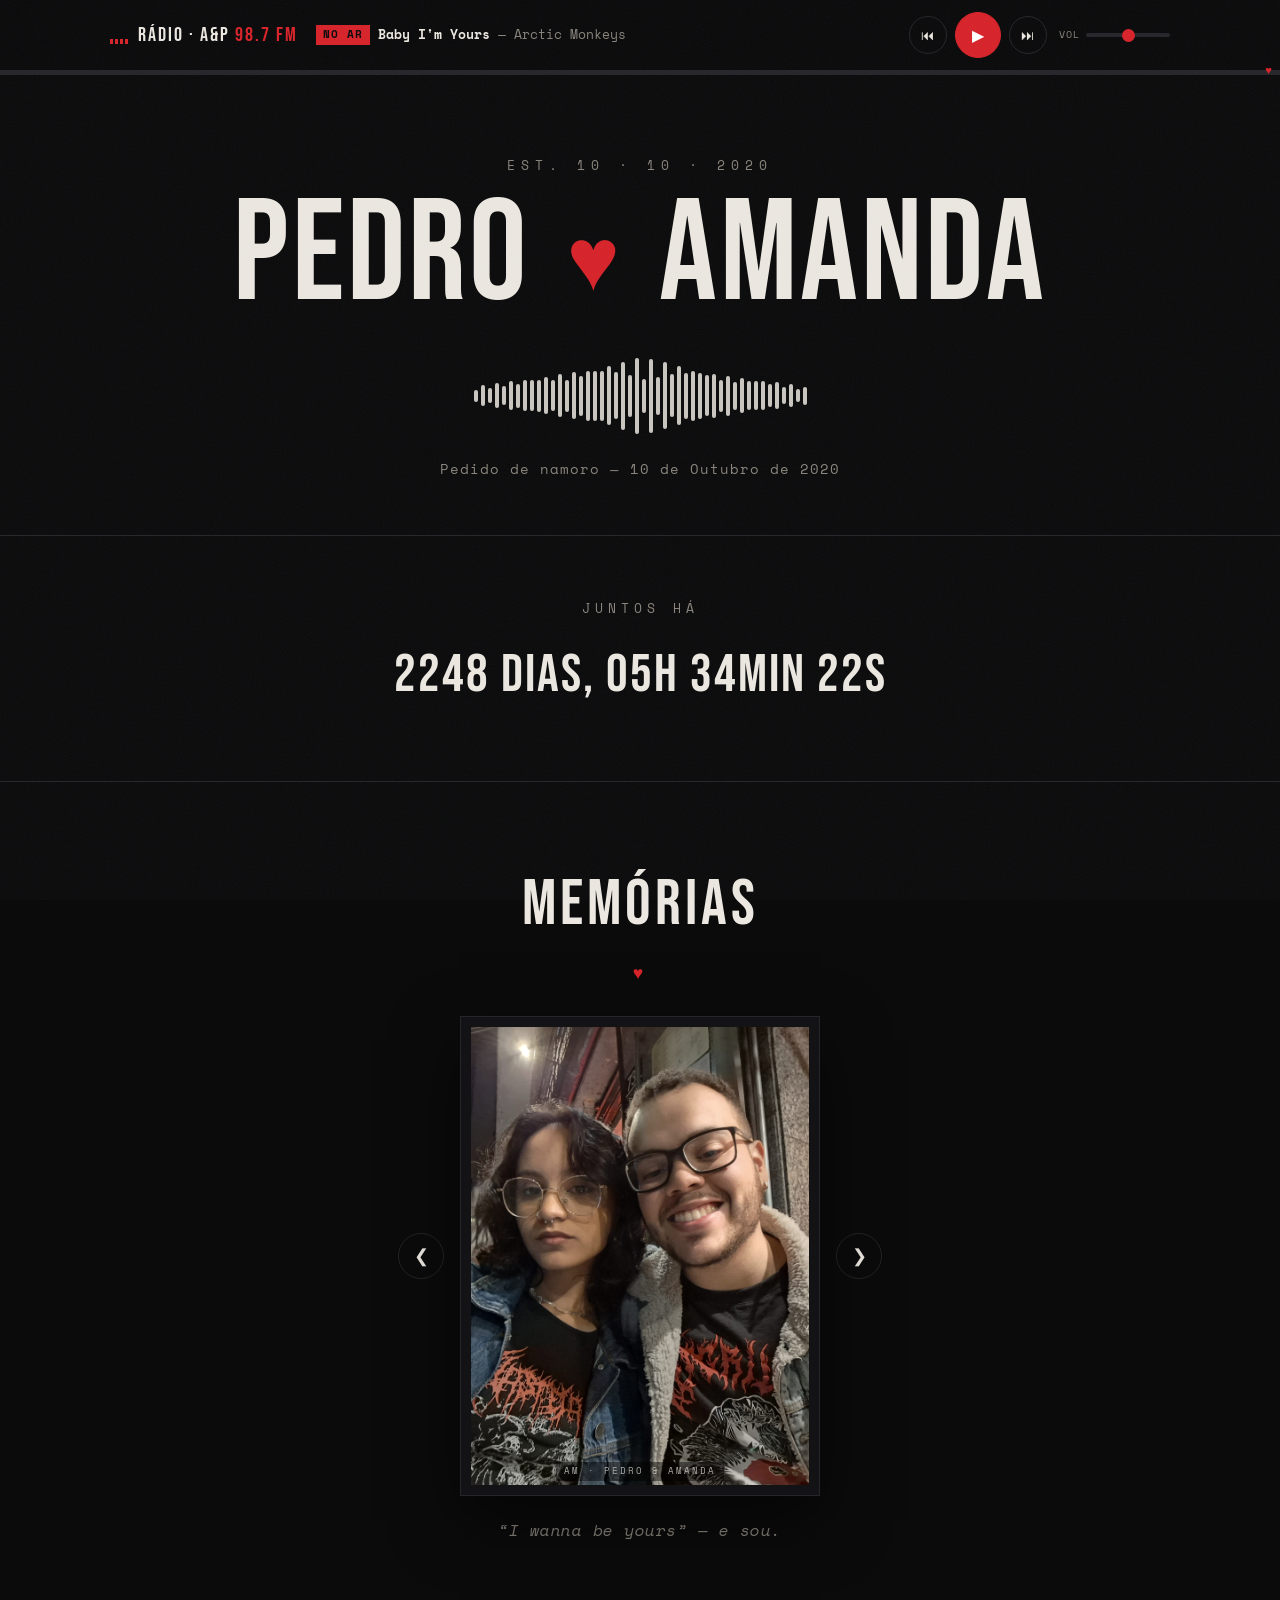
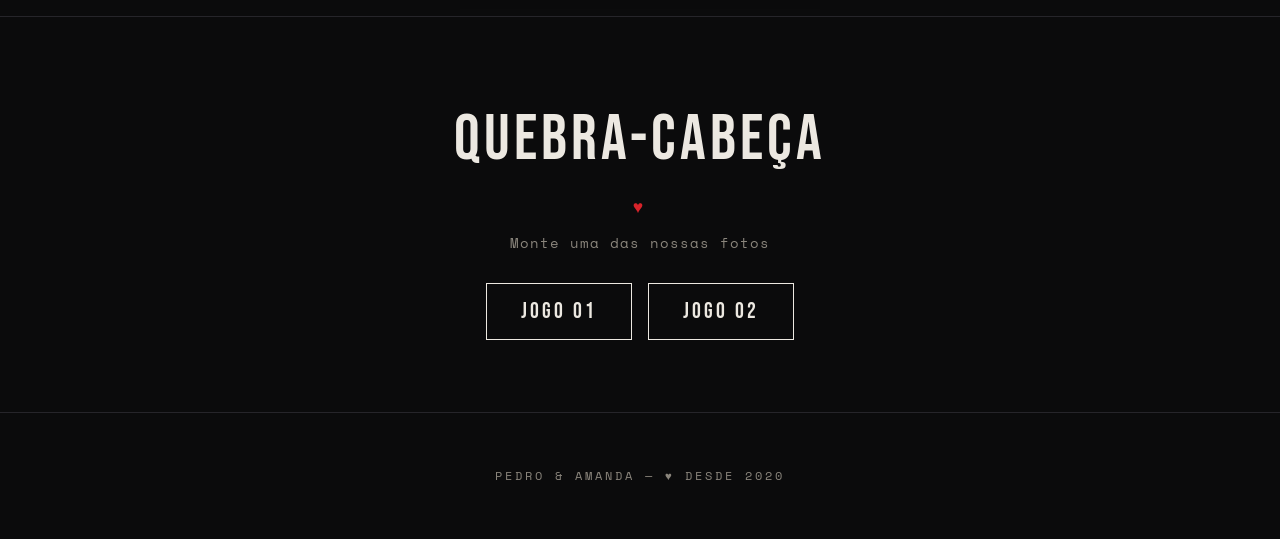
==== commit bc8302fb: "Volume no meio + controle de volume + corrige recorte das fotos" ====
--- a/index.html
+++ b/index.html
@@ -32,6 +32,10 @@
         <button id="btnPrev" class="radio__btn" aria-label="Anterior">&#9198;</button>
         <button id="btnPlay" class="radio__btn radio__btn--play" aria-label="Tocar ou pausar">&#9654;</button>
         <button id="btnNext" class="radio__btn" aria-label="Próxima">&#9197;</button>
+        <span class="radio__vol-wrap">
+          <span class="radio__vol-ico" aria-hidden="true">VOL</span>
+          <input type="range" id="vol" class="radio__vol" min="0" max="1" step="0.01" value="0.5" aria-label="Volume" />
+        </span>
       </div>
     </div>
     <div class="radio__progress" id="progress" title="Avançar/retroceder">
--- a/styles.css
+++ b/styles.css
@@ -155,6 +155,38 @@
 }
 .radio__btn--play:hover { background: var(--red-dim); border-color: var(--red-dim); }
 
+.radio__vol-wrap { display: flex; align-items: center; gap: 6px; margin-left: 4px; }
+.radio__vol-ico {
+  font-size: .62rem;
+  letter-spacing: 1px;
+  color: var(--muted);
+}
+.radio__vol {
+  -webkit-appearance: none;
+  appearance: none;
+  width: 84px;
+  height: 4px;
+  border-radius: 4px;
+  background: var(--line);
+  accent-color: var(--red);
+  cursor: pointer;
+}
+.radio__vol::-webkit-slider-thumb {
+  -webkit-appearance: none;
+  appearance: none;
+  width: 13px; height: 13px;
+  border-radius: 50%;
+  background: var(--red);
+  cursor: pointer;
+}
+.radio__vol::-moz-range-thumb {
+  width: 13px; height: 13px;
+  border: none;
+  border-radius: 50%;
+  background: var(--red);
+  cursor: pointer;
+}
+
 .radio__progress {
   height: 4px;
   background: var(--line);
@@ -297,7 +329,13 @@
   border: 1px solid var(--line);
   padding: 10px;
   position: relative;
+  overflow: hidden;
   box-shadow: 0 24px 60px rgba(0,0,0,.55);
+}
+#slideContainer {
+  position: relative;
+  width: 100%;
+  height: 100%;
 }
 .slider::after {
   content: "AM · PEDRO & AMANDA";
@@ -312,9 +350,12 @@
   pointer-events: none;
 }
 .slide {
+  position: absolute;
+  inset: 0;
   width: 100%;
   height: 100%;
   object-fit: cover;
+  object-position: center;
   filter: grayscale(.25) contrast(1.05);
   transition: filter .4s ease;
 }
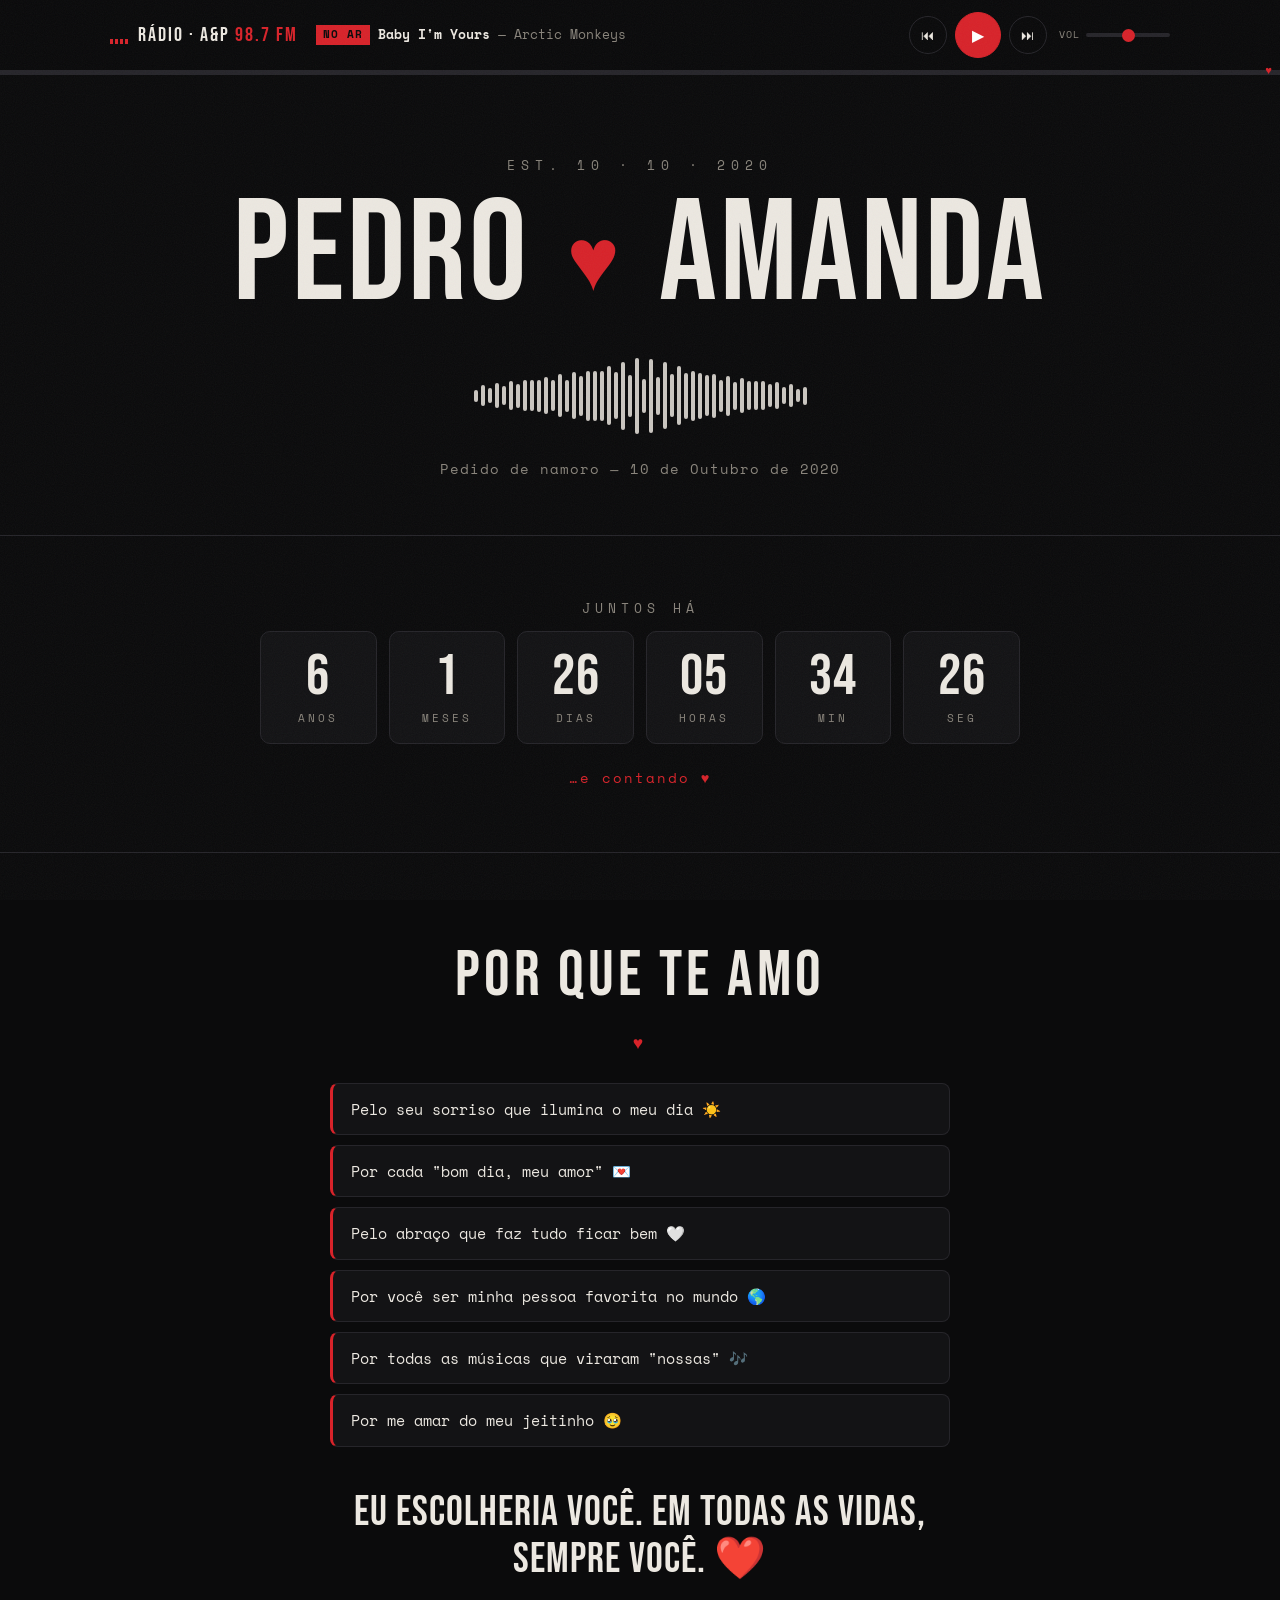
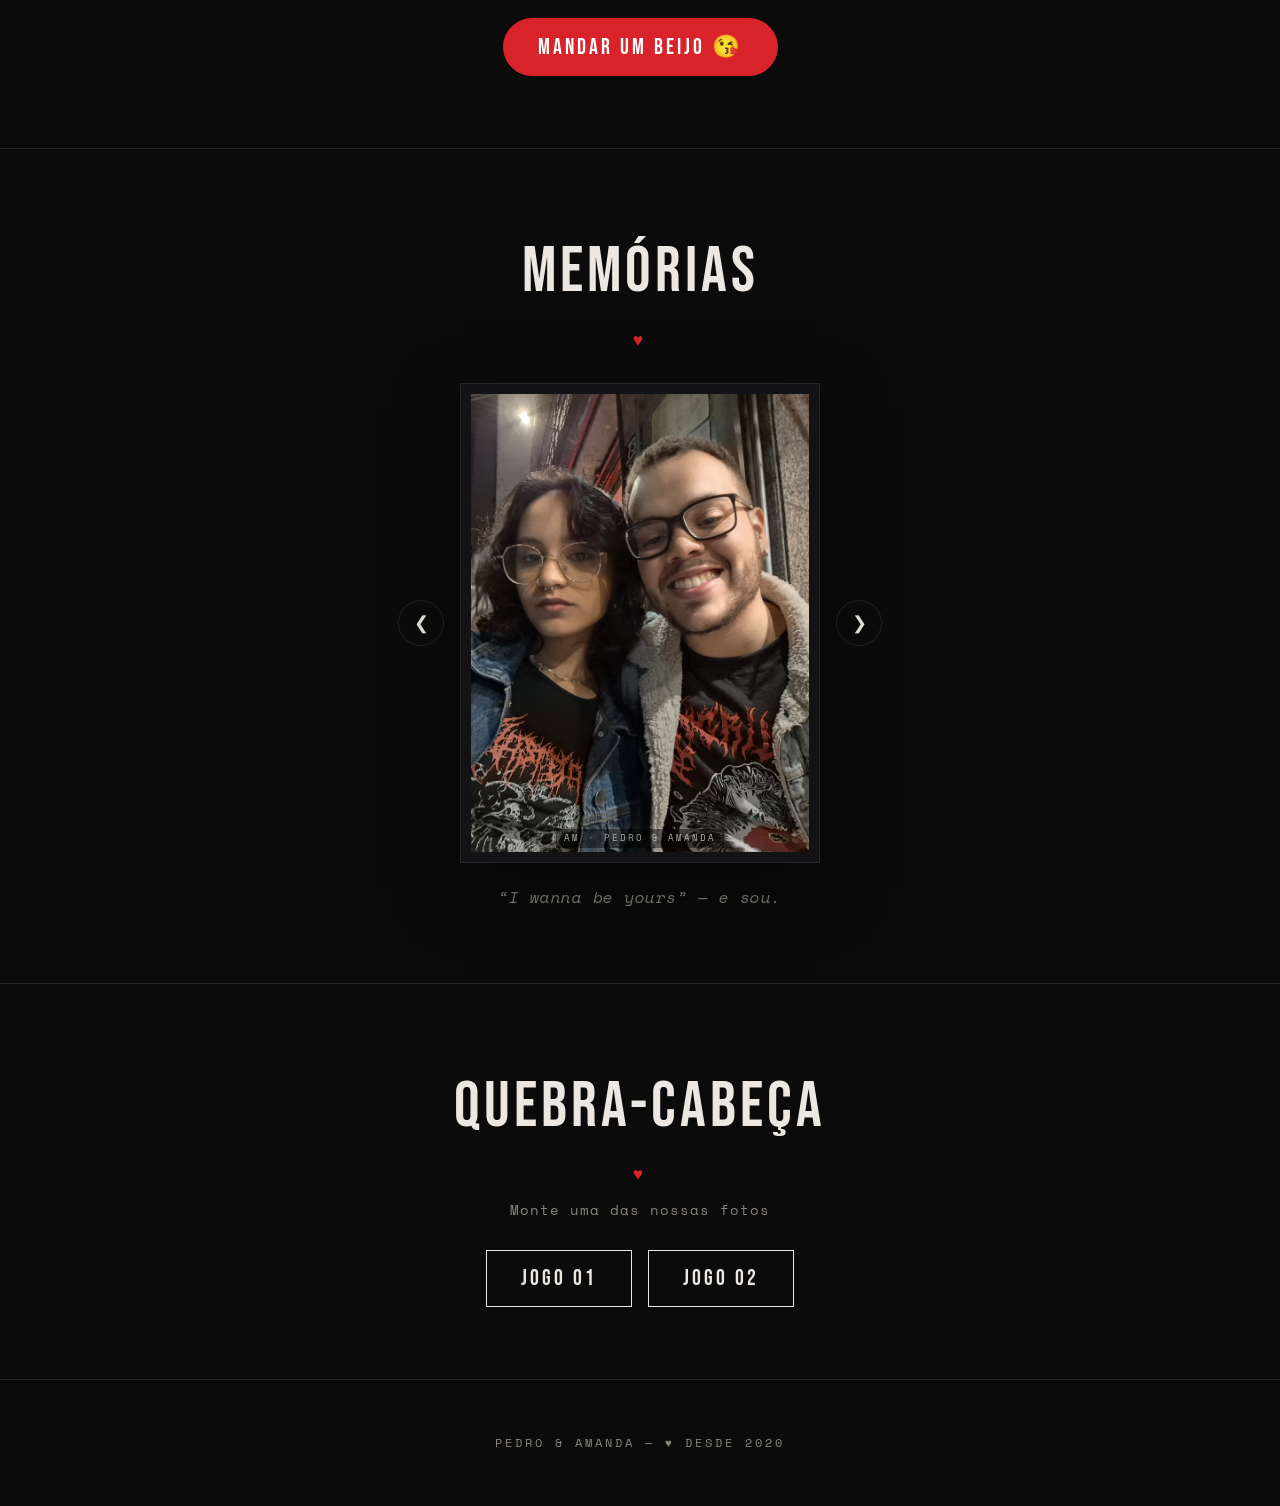
==== commit b877d220: "Contador anos/meses/dias/horas/min/seg + secao cliche (motivos + beijo)" ====
--- a/index.html
+++ b/index.html
@@ -55,7 +55,32 @@
     <!-- ░░ CONTADOR ░░ -->
     <section class="clock">
       <p class="clock__label">Juntos há</p>
-      <div id="daysTogether" class="clock__display">Carregando…</div>
+      <div class="counter" id="counter">
+        <div class="unit"><span class="unit__num" id="cntAnos">0</span><span class="unit__lbl">anos</span></div>
+        <div class="unit"><span class="unit__num" id="cntMeses">0</span><span class="unit__lbl">meses</span></div>
+        <div class="unit"><span class="unit__num" id="cntDias">0</span><span class="unit__lbl">dias</span></div>
+        <div class="unit"><span class="unit__num" id="cntHoras">0</span><span class="unit__lbl">horas</span></div>
+        <div class="unit"><span class="unit__num" id="cntMin">0</span><span class="unit__lbl">min</span></div>
+        <div class="unit"><span class="unit__num" id="cntSeg">0</span><span class="unit__lbl">seg</span></div>
+      </div>
+      <p class="clock__sub">…e contando ♥</p>
+    </section>
+
+    <!-- ░░ CLICHÊS DE AMOR ░░ -->
+    <section class="love">
+      <h2 class="section-title">Por que te amo</h2>
+      <ul class="reasons" id="reasons">
+        <li>Pelo seu sorriso que ilumina o meu dia ☀️</li>
+        <li>Por cada "bom dia, meu amor" 💌</li>
+        <li>Pelo abraço que faz tudo ficar bem 🤍</li>
+        <li>Por você ser minha pessoa favorita no mundo 🌎</li>
+        <li>Por todas as músicas que viraram "nossas" 🎶</li>
+        <li>Por me amar do meu jeitinho 🥹</li>
+      </ul>
+
+      <p class="love__big">Eu escolheria você. Em todas as vidas, sempre você. ❤️</p>
+
+      <button class="kiss" id="kissBtn">Mandar um beijo 😘</button>
     </section>
 
     <!-- ░░ GALERIA ░░ -->
--- a/styles.css
+++ b/styles.css
@@ -288,6 +288,108 @@
   letter-spacing: 2px;
   font-size: clamp(1.6rem, 6vw, 3.4rem);
   color: var(--ink);
+}
+
+.counter {
+  display: flex;
+  flex-wrap: wrap;
+  justify-content: center;
+  gap: 12px;
+  max-width: 760px;
+  margin: 0 auto;
+}
+.unit {
+  min-width: 92px;
+  flex: 1 1 92px;
+  max-width: 130px;
+  background: var(--bg-2);
+  border: 1px solid var(--line);
+  border-radius: 10px;
+  padding: 16px 8px;
+  display: flex;
+  flex-direction: column;
+  align-items: center;
+  gap: 4px;
+}
+.unit__num {
+  font-family: var(--display);
+  font-size: clamp(2.2rem, 7vw, 3.6rem);
+  line-height: 1;
+  color: var(--ink);
+  letter-spacing: 1px;
+}
+.unit__lbl {
+  font-size: .66rem;
+  letter-spacing: 3px;
+  text-transform: uppercase;
+  color: var(--muted);
+}
+.clock__sub {
+  margin-top: 22px;
+  color: var(--red);
+  letter-spacing: 2px;
+  font-size: .9rem;
+}
+
+/* ░░░░░░░░░░░ CLICHÊS DE AMOR ░░░░░░░░░░░ */
+.love {
+  padding: 8vh 20px;
+  text-align: center;
+  border-bottom: 1px solid var(--line);
+}
+.reasons {
+  list-style: none;
+  max-width: 620px;
+  margin: 30px auto 0;
+  display: grid;
+  gap: 10px;
+}
+.reasons li {
+  background: var(--bg-2);
+  border: 1px solid var(--line);
+  border-left: 3px solid var(--red);
+  border-radius: 8px;
+  padding: 13px 18px;
+  text-align: left;
+  font-size: .95rem;
+  transition: transform .15s ease, border-color .15s ease;
+}
+.reasons li:hover { transform: translateX(4px); border-color: var(--red); }
+.love__big {
+  font-family: var(--display);
+  font-size: clamp(1.5rem, 5vw, 2.6rem);
+  letter-spacing: 1px;
+  line-height: 1.15;
+  max-width: 640px;
+  margin: 42px auto 0;
+  color: var(--ink);
+}
+.kiss {
+  margin-top: 34px;
+  font-family: var(--display);
+  letter-spacing: 3px;
+  font-size: 1.4rem;
+  padding: 14px 34px;
+  background: var(--red);
+  color: #fff;
+  border: 1px solid var(--red);
+  border-radius: 40px;
+  cursor: pointer;
+  transition: .18s ease;
+}
+.kiss:hover { background: var(--red-dim); border-color: var(--red-dim); transform: translateY(-2px) scale(1.03); }
+
+/* explosão de beijos */
+.kiss-burst {
+  position: fixed;
+  z-index: 9999;
+  pointer-events: none;
+  transform: translate(-50%, -50%);
+  animation: burst 1.2s ease-out forwards;
+}
+@keyframes burst {
+  0%   { opacity: 1; transform: translate(-50%, -50%) translate(0, 0) scale(.4); }
+  100% { opacity: 0; transform: translate(-50%, -50%) translate(var(--dx), var(--dy)) scale(1.2); }
 }
 
 /* ░░░░░░░░░░░ SEÇÕES ░░░░░░░░░░░ */
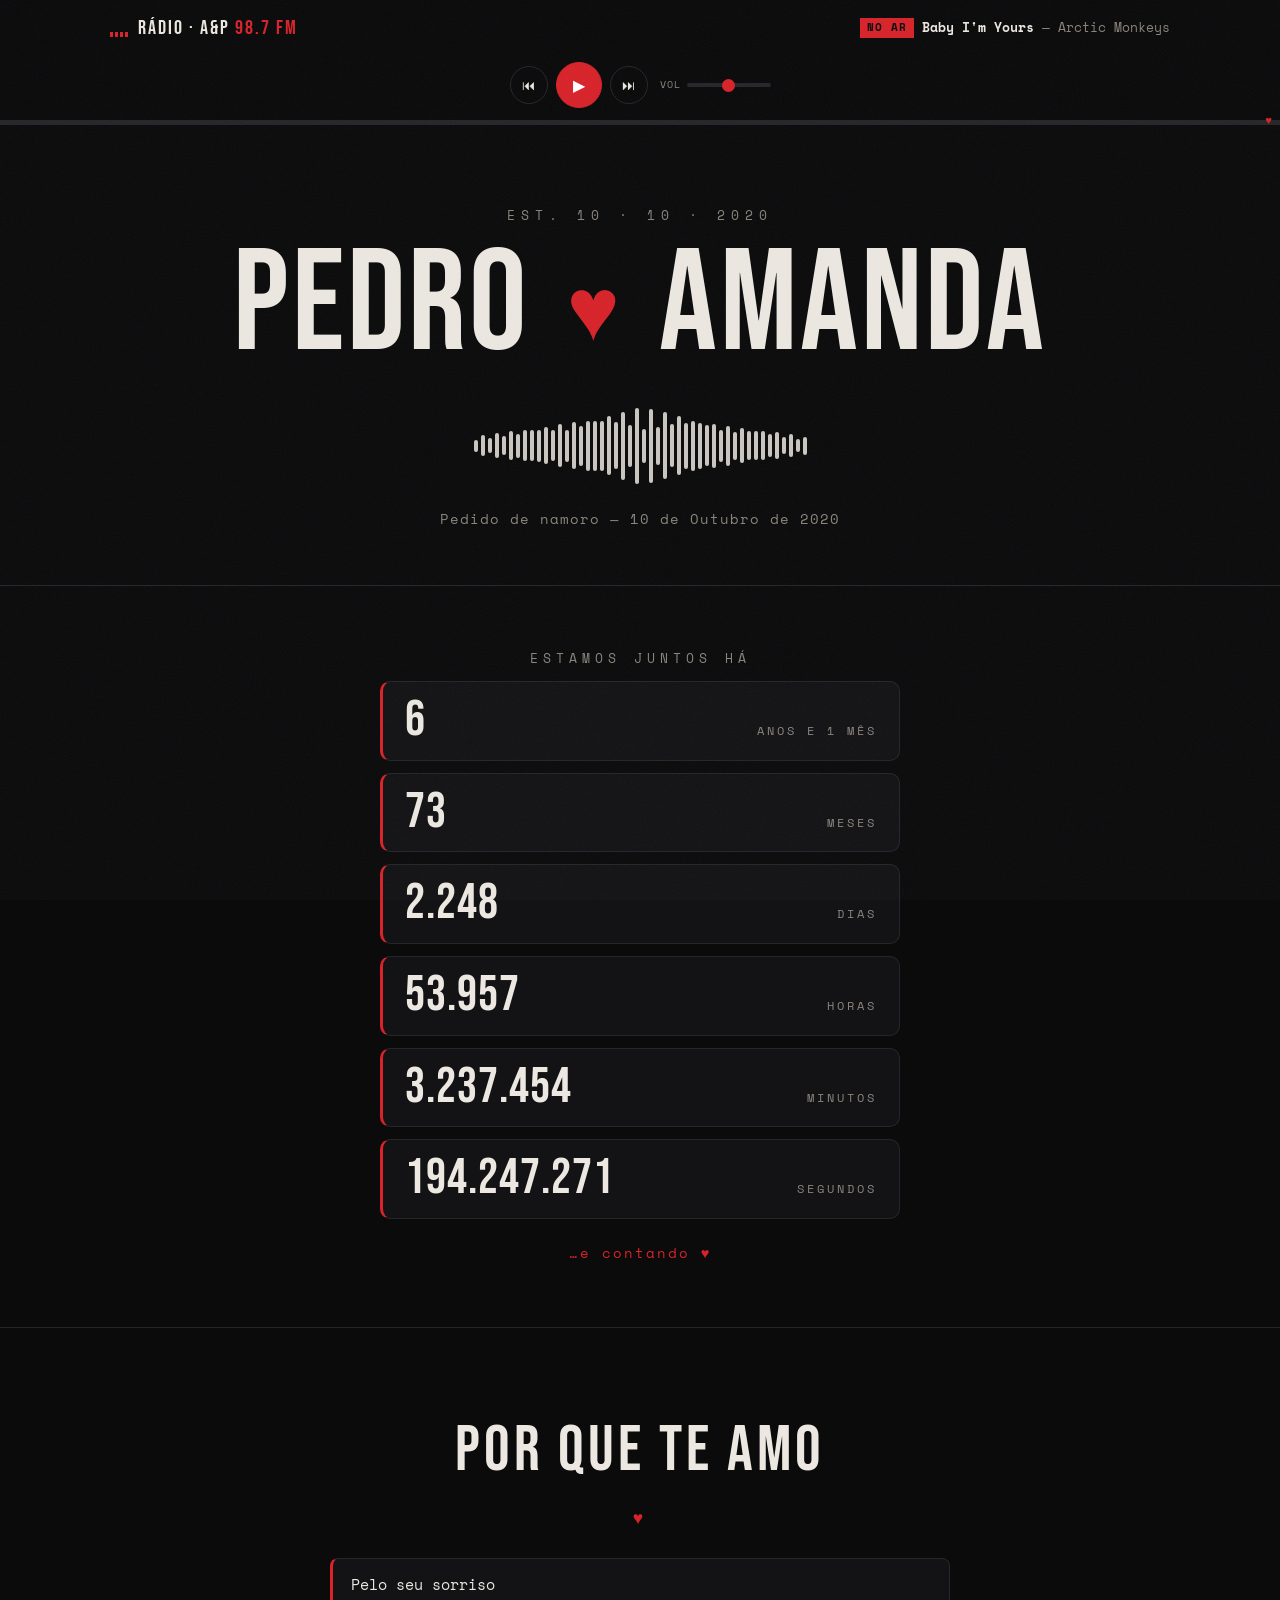
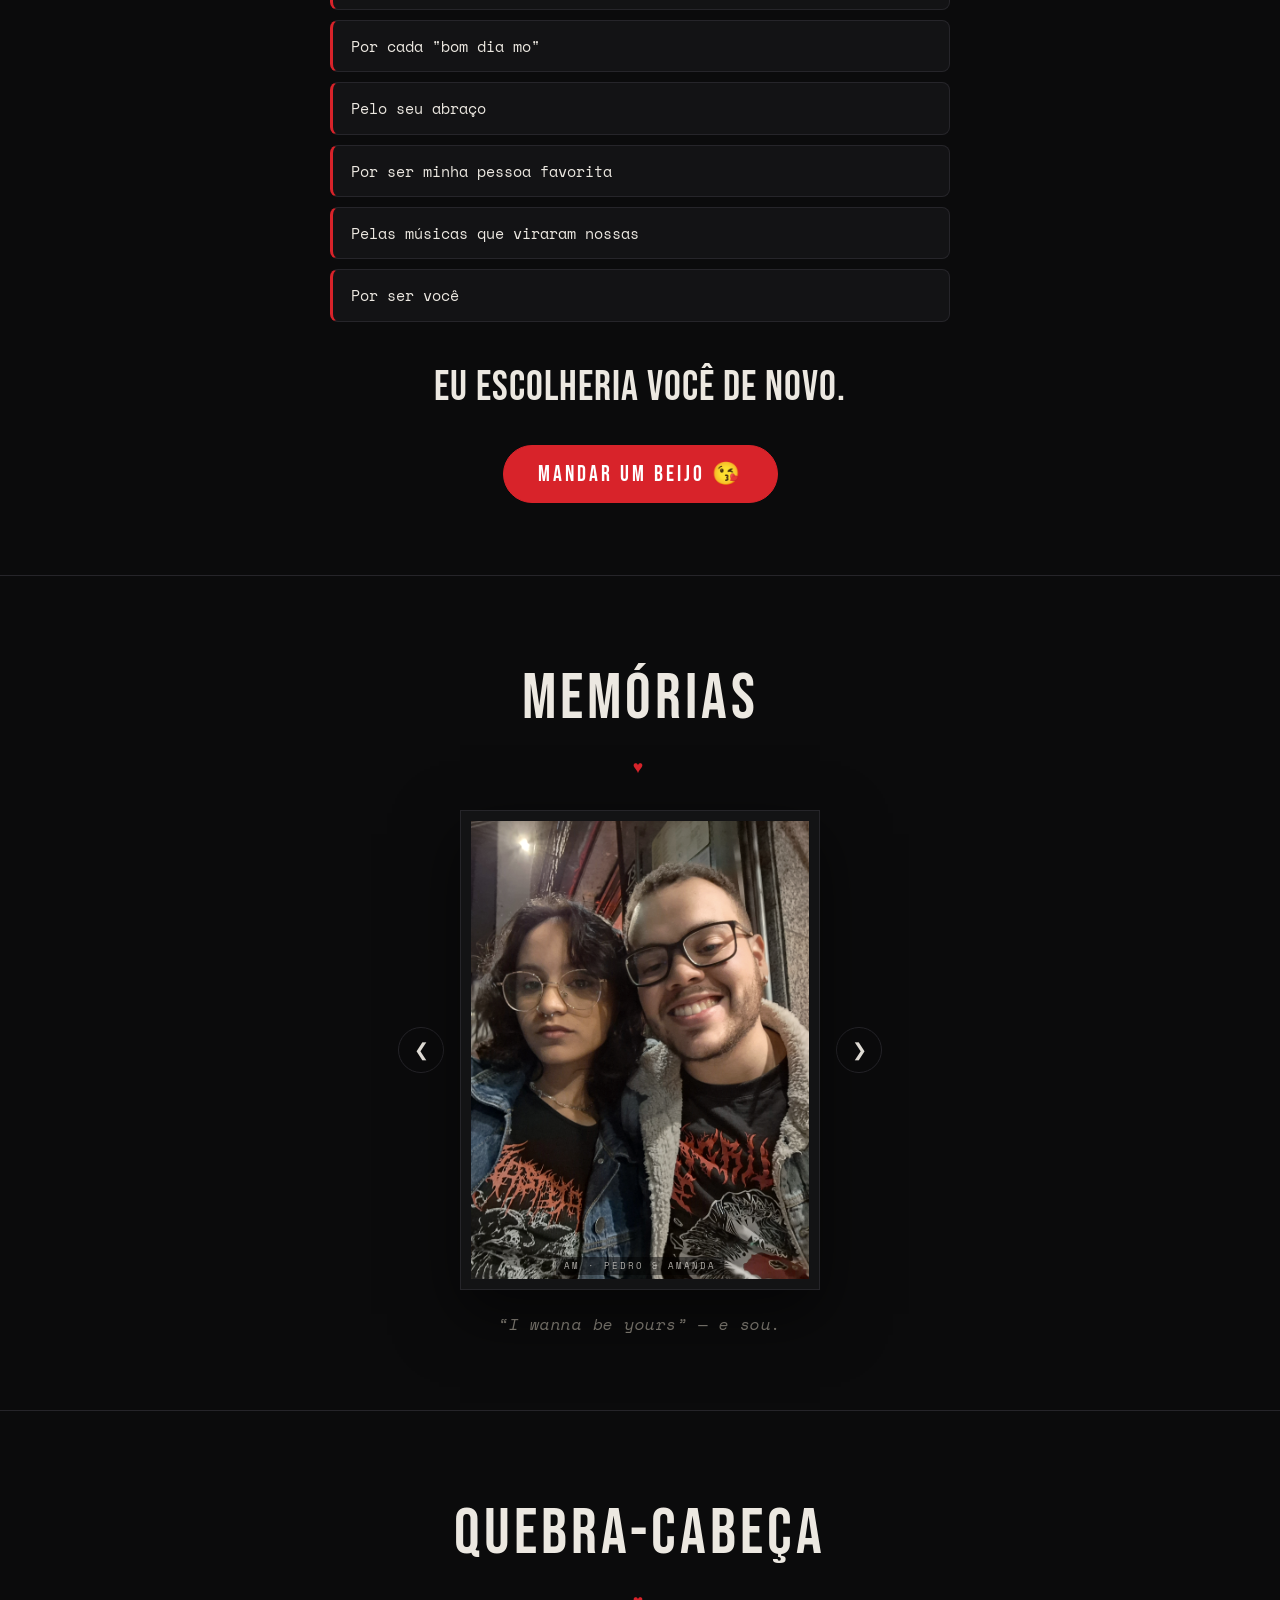
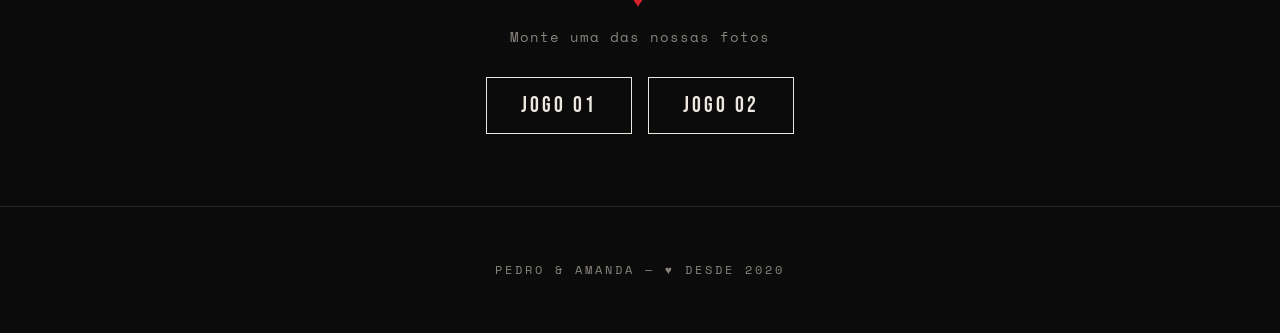
==== commit 48aeaa66: "Varios contadores (total por unidade) + frases mais sutis (bom dia mo)" ====
--- a/index.html
+++ b/index.html
@@ -54,14 +54,14 @@
 
     <!-- ░░ CONTADOR ░░ -->
     <section class="clock">
-      <p class="clock__label">Juntos há</p>
-      <div class="counter" id="counter">
-        <div class="unit"><span class="unit__num" id="cntAnos">0</span><span class="unit__lbl">anos</span></div>
-        <div class="unit"><span class="unit__num" id="cntMeses">0</span><span class="unit__lbl">meses</span></div>
-        <div class="unit"><span class="unit__num" id="cntDias">0</span><span class="unit__lbl">dias</span></div>
-        <div class="unit"><span class="unit__num" id="cntHoras">0</span><span class="unit__lbl">horas</span></div>
-        <div class="unit"><span class="unit__num" id="cntMin">0</span><span class="unit__lbl">min</span></div>
-        <div class="unit"><span class="unit__num" id="cntSeg">0</span><span class="unit__lbl">seg</span></div>
+      <p class="clock__label">Estamos juntos há</p>
+      <div class="totals" id="totals">
+        <div class="total"><span class="total__num" id="totAnos">0</span><span class="total__lbl" id="totAnosLbl">anos</span></div>
+        <div class="total"><span class="total__num" id="totMeses">0</span><span class="total__lbl">meses</span></div>
+        <div class="total"><span class="total__num" id="totDias">0</span><span class="total__lbl">dias</span></div>
+        <div class="total"><span class="total__num" id="totHoras">0</span><span class="total__lbl">horas</span></div>
+        <div class="total"><span class="total__num" id="totMin">0</span><span class="total__lbl">minutos</span></div>
+        <div class="total"><span class="total__num" id="totSeg">0</span><span class="total__lbl">segundos</span></div>
       </div>
       <p class="clock__sub">…e contando ♥</p>
     </section>
@@ -70,15 +70,15 @@
     <section class="love">
       <h2 class="section-title">Por que te amo</h2>
       <ul class="reasons" id="reasons">
-        <li>Pelo seu sorriso que ilumina o meu dia ☀️</li>
-        <li>Por cada "bom dia, meu amor" 💌</li>
-        <li>Pelo abraço que faz tudo ficar bem 🤍</li>
-        <li>Por você ser minha pessoa favorita no mundo 🌎</li>
-        <li>Por todas as músicas que viraram "nossas" 🎶</li>
-        <li>Por me amar do meu jeitinho 🥹</li>
+        <li>Pelo seu sorriso</li>
+        <li>Por cada "bom dia mo"</li>
+        <li>Pelo seu abraço</li>
+        <li>Por ser minha pessoa favorita</li>
+        <li>Pelas músicas que viraram nossas</li>
+        <li>Por ser você</li>
       </ul>
 
-      <p class="love__big">Eu escolheria você. Em todas as vidas, sempre você. ❤️</p>
+      <p class="love__big">Eu escolheria você de novo.</p>
 
       <button class="kiss" id="kissBtn">Mandar um beijo 😘</button>
     </section>
--- a/styles.css
+++ b/styles.css
@@ -75,12 +75,15 @@
 .radio__bar {
   max-width: 1100px;
   margin: 0 auto;
-  display: flex;
+  display: grid;
+  grid-template-columns: 1fr auto 1fr;
   align-items: center;
   gap: 18px;
   padding: 12px 20px;
-  flex-wrap: wrap;
-}
+}
+.radio__bar .radio__brand    { grid-column: 1; justify-self: start; }
+.radio__bar .radio__controls { grid-column: 2; justify-self: center; }
+.radio__bar .radio__now      { grid-column: 3; justify-self: end; }
 
 .radio__brand {
   display: flex;
@@ -290,39 +293,37 @@
   color: var(--ink);
 }
 
-.counter {
-  display: flex;
-  flex-wrap: wrap;
-  justify-content: center;
+.totals {
+  display: flex;
+  flex-direction: column;
   gap: 12px;
-  max-width: 760px;
+  max-width: 520px;
   margin: 0 auto;
 }
-.unit {
-  min-width: 92px;
-  flex: 1 1 92px;
-  max-width: 130px;
+.total {
+  display: flex;
+  align-items: baseline;
+  justify-content: space-between;
+  gap: 16px;
   background: var(--bg-2);
   border: 1px solid var(--line);
+  border-left: 3px solid var(--red);
   border-radius: 10px;
-  padding: 16px 8px;
-  display: flex;
-  flex-direction: column;
-  align-items: center;
-  gap: 4px;
-}
-.unit__num {
-  font-family: var(--display);
-  font-size: clamp(2.2rem, 7vw, 3.6rem);
+  padding: 14px 22px;
+}
+.total__num {
+  font-family: var(--display);
+  font-size: clamp(1.9rem, 6vw, 3.1rem);
   line-height: 1;
   color: var(--ink);
   letter-spacing: 1px;
 }
-.unit__lbl {
-  font-size: .66rem;
+.total__lbl {
+  font-size: .72rem;
   letter-spacing: 3px;
   text-transform: uppercase;
   color: var(--muted);
+  text-align: right;
 }
 .clock__sub {
   margin-top: 22px;
@@ -533,8 +534,11 @@
 
 /* ░░░░░░░░░░░ RESPONSIVO ░░░░░░░░░░░ */
 @media (max-width: 680px) {
-  .radio__now { order: 3; flex-basis: 100%; }
-  .radio__bar { gap: 12px; }
+  .radio__bar { grid-template-columns: 1fr; gap: 10px; justify-items: center; }
+  .radio__bar .radio__brand,
+  .radio__bar .radio__controls,
+  .radio__bar .radio__now { grid-column: 1; justify-self: center; }
+  .radio__bar .radio__now { order: 3; }
   .slider { width: 280px; height: 380px; }
   .wave { height: 64px; }
   .hero__title { letter-spacing: 1px; }
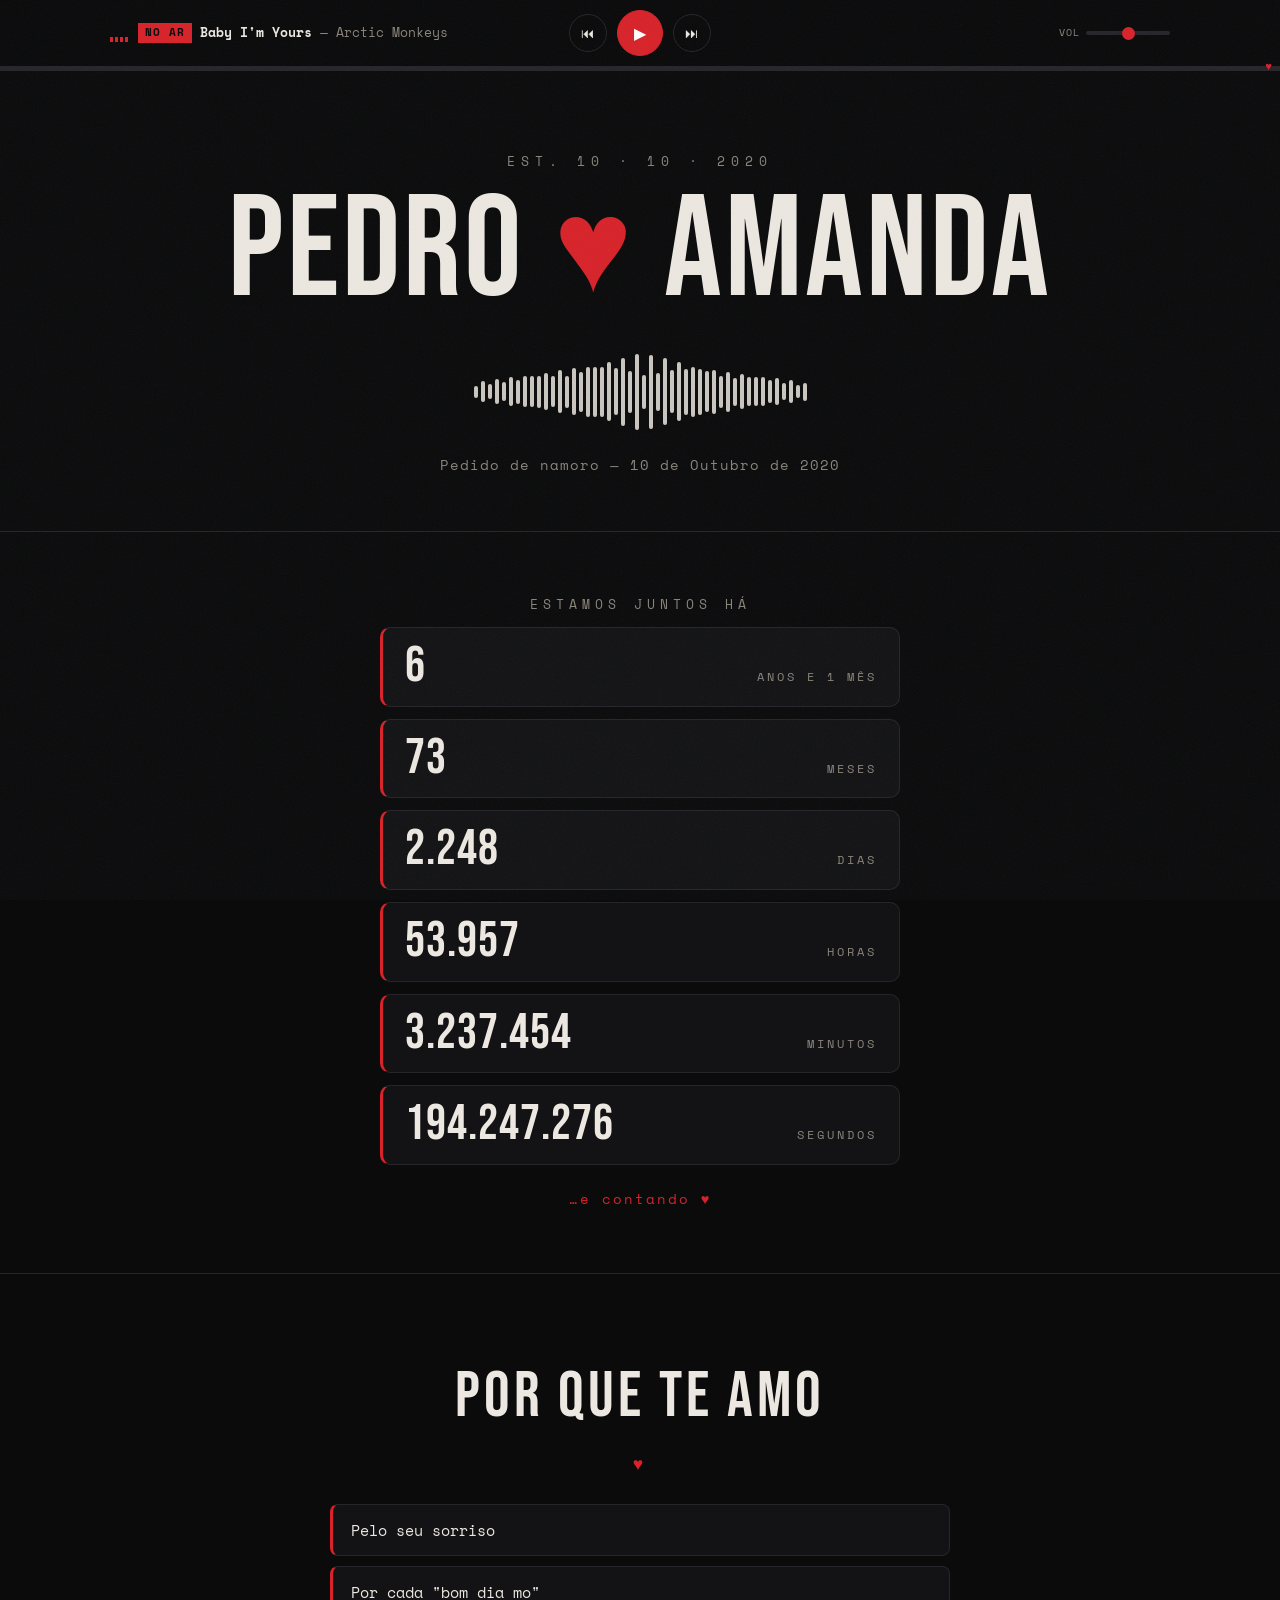
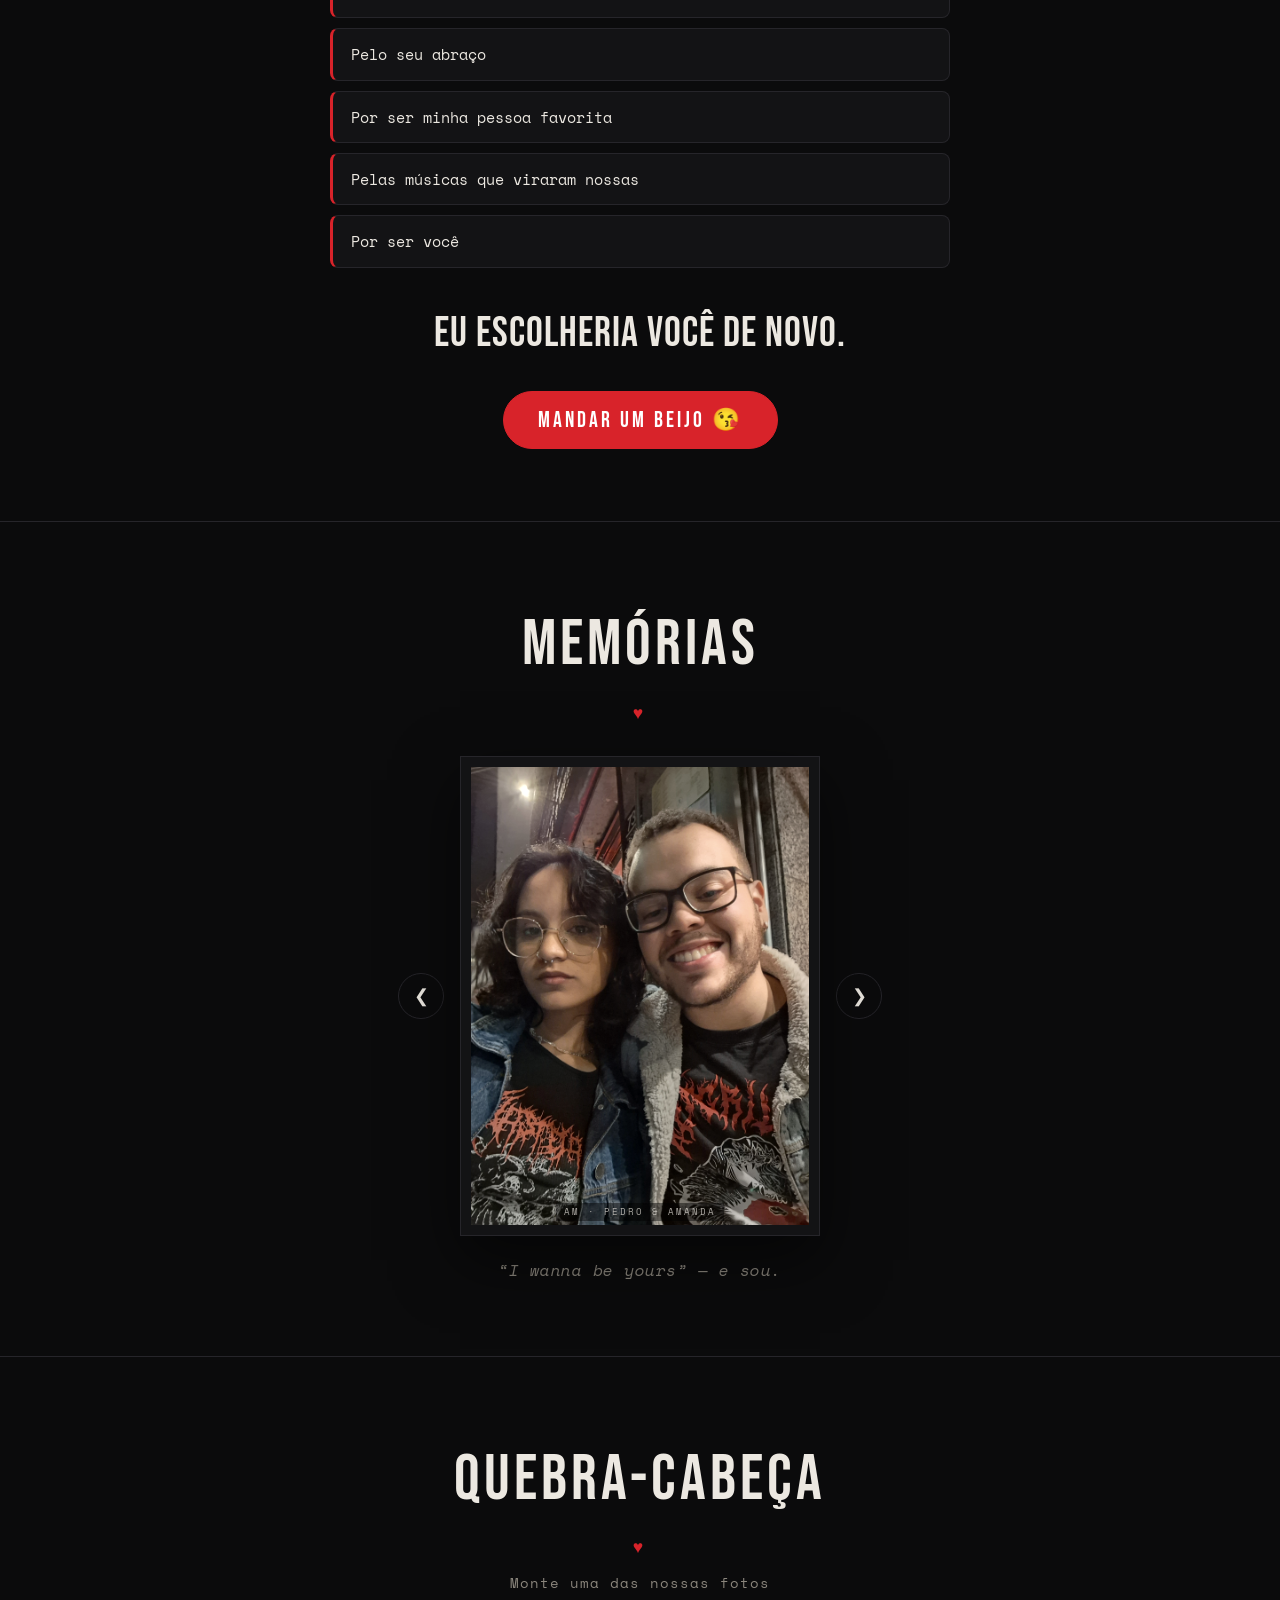
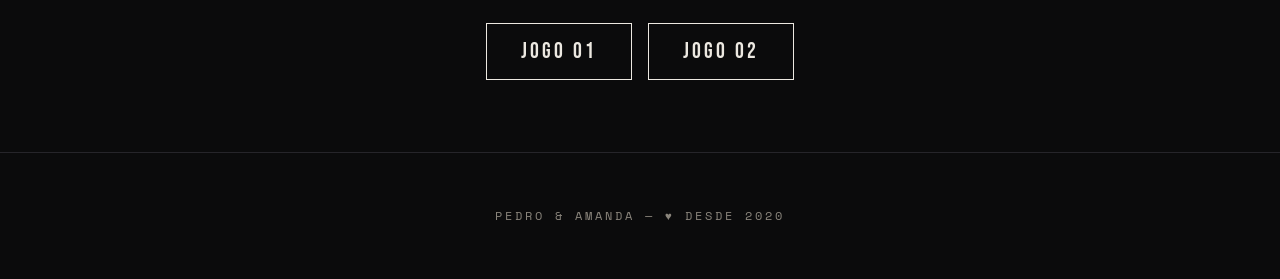
==== commit daef2af6: "Header numa linha com icones centralizados + coracao maior/centralizado" ====
--- a/index.html
+++ b/index.html
@@ -16,22 +16,23 @@
   <!-- ░░ RÁDIO ░░ -->
   <header class="radio" id="radio">
     <div class="radio__bar">
-      <div class="radio__brand">
+      <div class="radio__side radio__side--left">
         <span class="radio__eq" aria-hidden="true"><i></i><i></i><i></i><i></i></span>
-        <span class="radio__name">RÁDIO&nbsp;·&nbsp;A&amp;P&nbsp;<span class="fm">98.7 FM</span></span>
-      </div>
-
-      <div class="radio__now">
-        <span class="radio__tag">NO AR</span>
-        <span class="radio__track" id="radioTrack">Baby I'm Yours</span>
-        <span class="radio__dot">—</span>
-        <span class="radio__artist" id="radioArtist">Arctic Monkeys</span>
+        <span class="radio__now">
+          <span class="radio__tag">NO AR</span>
+          <span class="radio__track" id="radioTrack">Baby I'm Yours</span>
+          <span class="radio__dot">—</span>
+          <span class="radio__artist" id="radioArtist">Arctic Monkeys</span>
+        </span>
       </div>
 
       <div class="radio__controls">
         <button id="btnPrev" class="radio__btn" aria-label="Anterior">&#9198;</button>
         <button id="btnPlay" class="radio__btn radio__btn--play" aria-label="Tocar ou pausar">&#9654;</button>
         <button id="btnNext" class="radio__btn" aria-label="Próxima">&#9197;</button>
+      </div>
+
+      <div class="radio__side radio__side--right">
         <span class="radio__vol-wrap">
           <span class="radio__vol-ico" aria-hidden="true">VOL</span>
           <input type="range" id="vol" class="radio__vol" min="0" max="1" step="0.01" value="0.5" aria-label="Volume" />
--- a/styles.css
+++ b/styles.css
@@ -78,12 +78,12 @@
   display: grid;
   grid-template-columns: 1fr auto 1fr;
   align-items: center;
-  gap: 18px;
-  padding: 12px 20px;
-}
-.radio__bar .radio__brand    { grid-column: 1; justify-self: start; }
-.radio__bar .radio__controls { grid-column: 2; justify-self: center; }
-.radio__bar .radio__now      { grid-column: 3; justify-self: end; }
+  gap: 16px;
+  padding: 10px 20px;
+}
+.radio__side { display: flex; align-items: center; gap: 10px; min-width: 0; }
+.radio__side--left  { justify-self: start; overflow: hidden; }
+.radio__side--right { justify-self: end; }
 
 .radio__brand {
   display: flex;
@@ -113,7 +113,7 @@
 }
 
 .radio__now {
-  flex: 1 1 auto;
+  flex: 0 1 auto;
   min-width: 0;
   display: flex;
   align-items: center;
@@ -135,7 +135,7 @@
 .radio__dot    { color: var(--muted); }
 .radio__artist { color: var(--muted); overflow: hidden; text-overflow: ellipsis; }
 
-.radio__controls { display: flex; align-items: center; gap: 8px; flex: none; }
+.radio__controls { display: flex; align-items: center; gap: 10px; justify-self: center; }
 .radio__btn {
   width: 38px; height: 38px;
   border: 1px solid var(--line);
@@ -230,13 +230,16 @@
   letter-spacing: 3px;
   font-size: clamp(3.2rem, 13vw, 9rem);
   text-transform: uppercase;
+  display: flex;
+  align-items: center;
+  justify-content: center;
+  gap: .2em;
+  flex-wrap: wrap;
 }
 .hero__title span {
   color: var(--red);
-  display: inline-block;
-  padding: 0 .12em;
-  font-size: .62em;
-  vertical-align: 12%;
+  font-size: .92em;
+  line-height: 1;
   animation: heartbeat 1.6s ease-in-out infinite;
 }
 @keyframes heartbeat {
@@ -533,12 +536,10 @@
 }
 
 /* ░░░░░░░░░░░ RESPONSIVO ░░░░░░░░░░░ */
-@media (max-width: 680px) {
-  .radio__bar { grid-template-columns: 1fr; gap: 10px; justify-items: center; }
-  .radio__bar .radio__brand,
-  .radio__bar .radio__controls,
-  .radio__bar .radio__now { grid-column: 1; justify-self: center; }
-  .radio__bar .radio__now { order: 3; }
+@media (max-width: 620px) {
+  .radio__now { display: none; }          /* esconde a faixa p/ caber tudo numa linha */
+  .radio__bar { gap: 8px; padding: 8px 12px; }
+  .radio__vol { width: 60px; }
   .slider { width: 280px; height: 380px; }
   .wave { height: 64px; }
   .hero__title { letter-spacing: 1px; }
